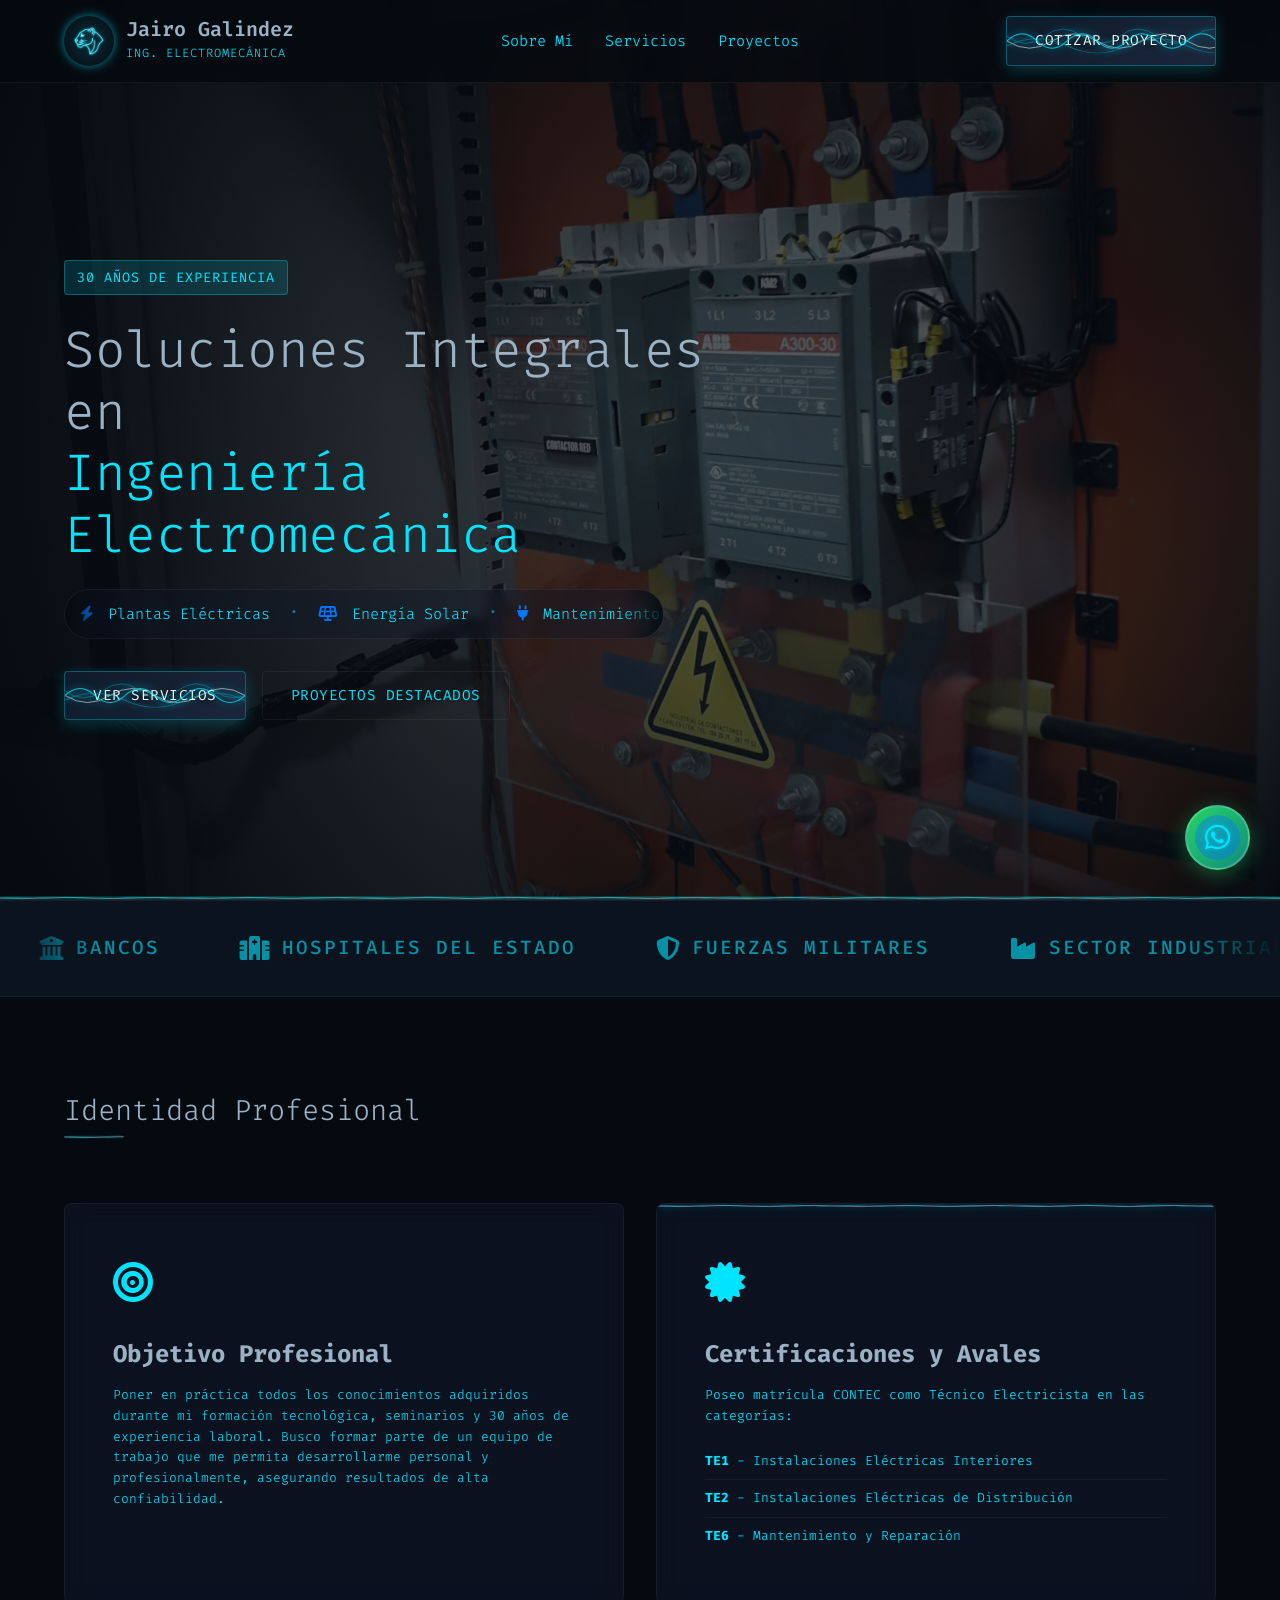
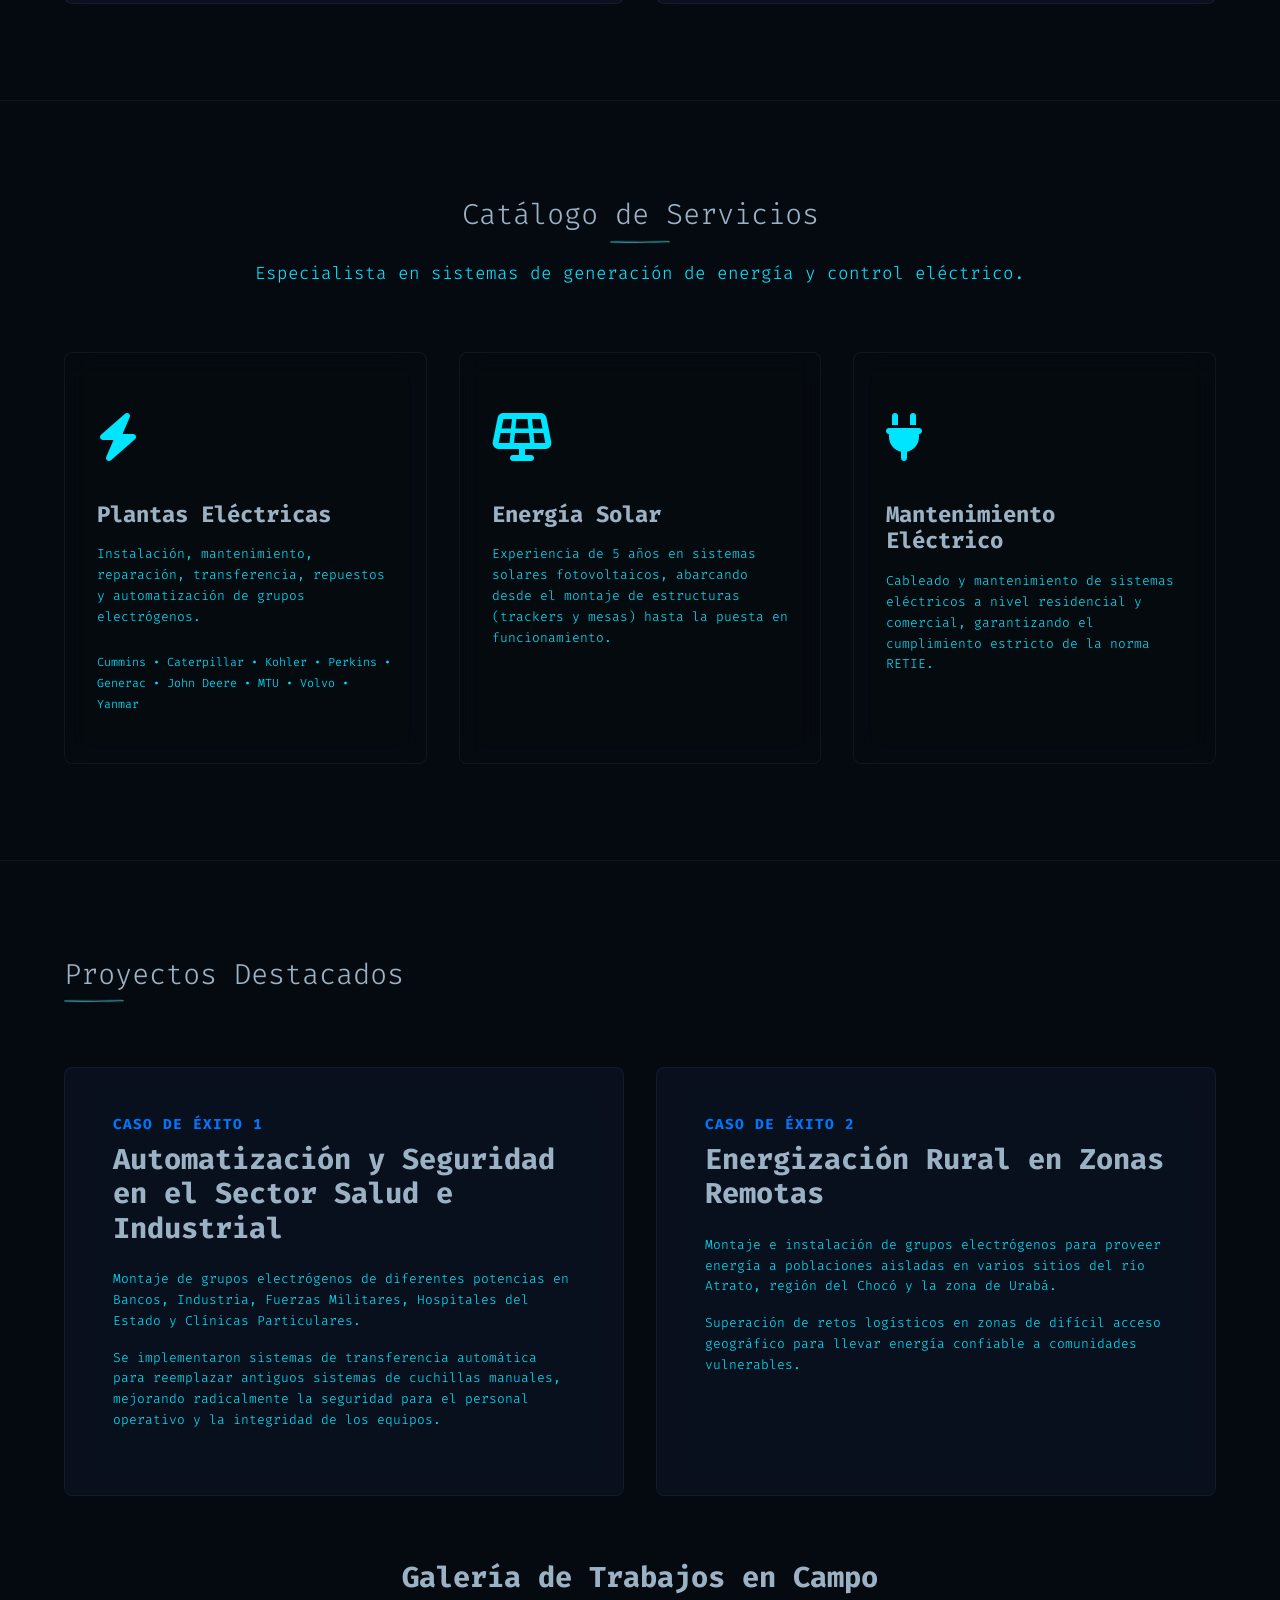
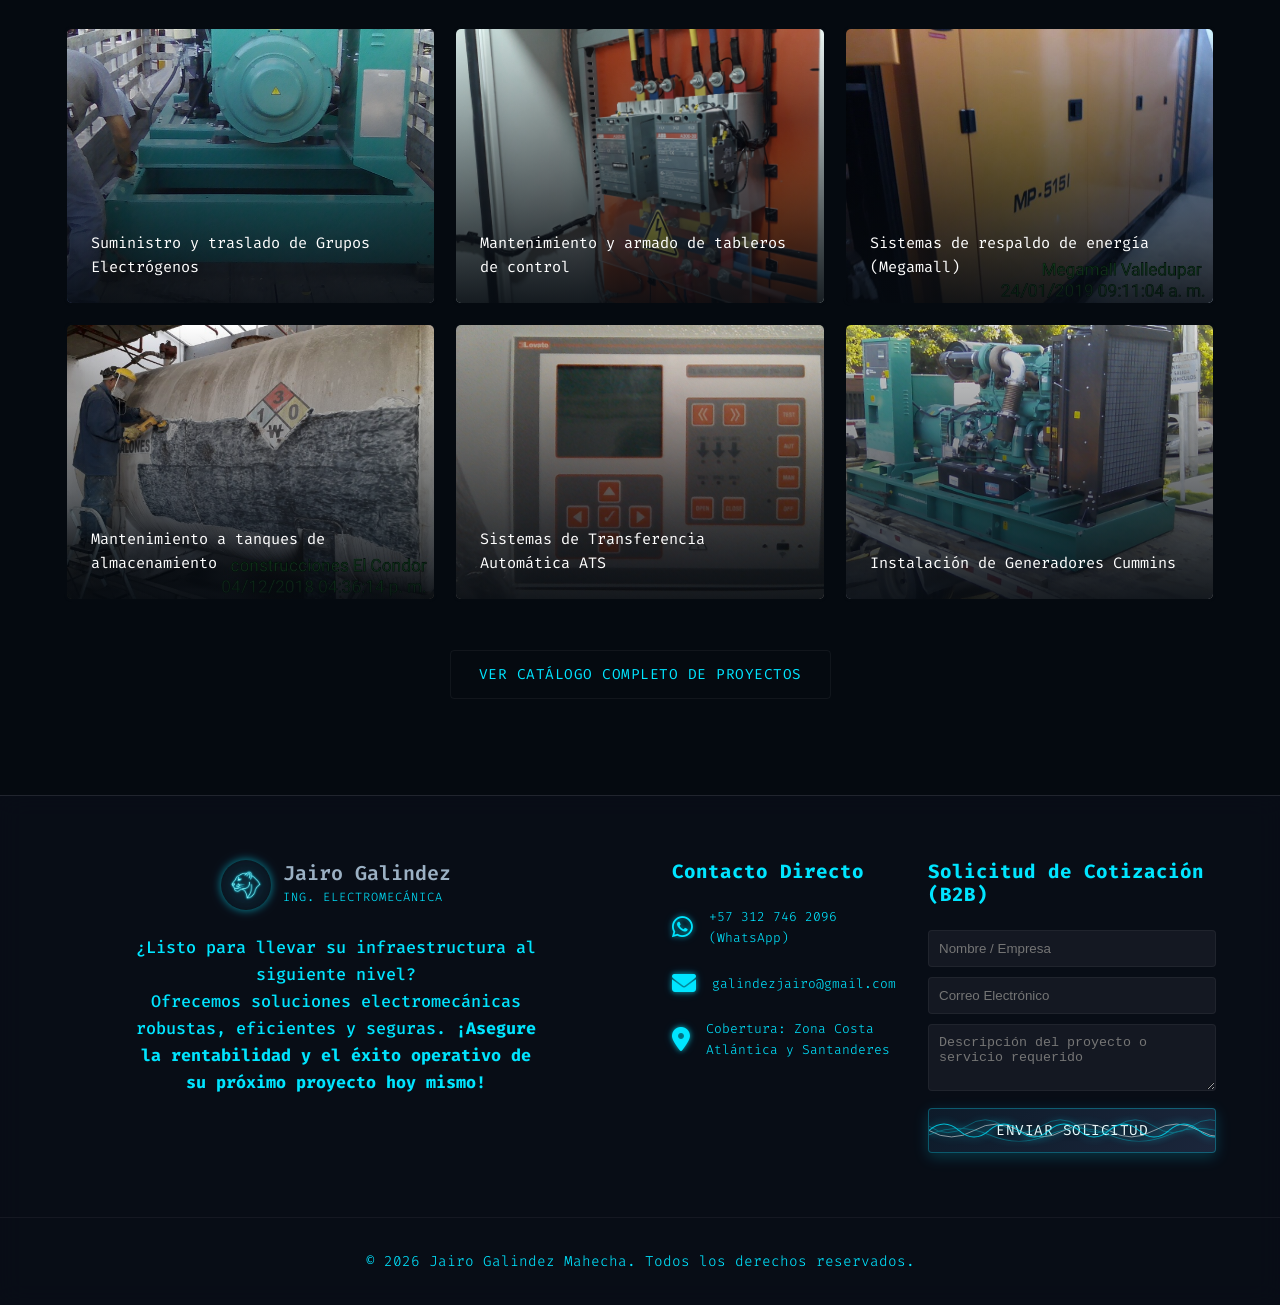
==== index.html @ ed86e6b5 "Final version" ====
<!doctype html>
<html lang="es">
  <head>
    <meta charset="UTF-8" />
    <meta name="viewport" content="width=device-width, initial-scale=1.0" />
    <title>Jairo Galindez Mahecha | Ingeniería Electromecánica</title>
    <meta
      name="description"
      content="Portafolio de Jairo Galindez Mahecha. Soluciones integrales en ingeniería electromecánica, grupos electrógenos y energía solar."
    />
    <!-- Google Fonts: Inter & Outfit -->
    <link rel="preconnect" href="https://fonts.googleapis.com">
    <link rel="preconnect" href="https://fonts.gstatic.com" crossorigin>
    <link href="https://fonts.googleapis.com/css2?family=Fira+Code:wght@300;400;500;600;700&display=swap" rel="stylesheet">
    <!-- FontAwesome -->
    <link rel="stylesheet" href="https://cdnjs.cloudflare.com/ajax/libs/font-awesome/6.4.0/css/all.min.css">
    <!-- AOS CSS -->
    <link href="https://unpkg.com/aos@2.3.1/dist/aos.css" rel="stylesheet">
    <link rel="stylesheet" href="style.css" />
  </head>
  <body>
    <!-- Header / Navegación -->
    <header class="header">
      <div class="container header-container">
        <a href="#inicio" class="logo" style="text-decoration: none;">
          <img src="assets/logo-feline.png" alt="Logo Felino Ingeniería" class="logo-img" />
          <div class="logo-text">
            <span class="logo-name">Jairo Galindez</span>
            <span class="logo-title">Ing. Electromecánica</span>
          </div>
        </a>
        <nav class="nav">
          <ul class="nav-list">
            <li><a href="#sobre-mi" class="nav-link">Sobre Mí</a></li>
            <li><a href="#servicios" class="nav-link">Servicios</a></li>
            <li><a href="#proyectos" class="nav-link">Proyectos</a></li>
          </ul>
        </nav>
        <a href="#contacto" class="btn btn-primary">Cotizar Proyecto</a>
      </div>
    </header>

    <!-- Sección Hero -->
    <section class="hero" id="inicio">
      <div class="hero-overlay"></div>
      <div class="container hero-content">
        <div class="hero-text">
          <div class="badge">30 Años de Experiencia</div>
          <h1 class="hero-title">
            Soluciones Integrales en <br /><span class="text-accent"
              >Ingeniería Electromecánica</span
            >
          </h1>
          <div class="hero-ticker-container">
            <div class="hero-ticker-track">
              <a href="#servicios" class="ticker-item"><i class="fa-solid fa-bolt"></i> Plantas Eléctricas</a>
              <span class="ticker-separator">•</span>
              <a href="#servicios" class="ticker-item"><i class="fa-solid fa-solar-panel"></i> Energía Solar</a>
              <span class="ticker-separator">•</span>
              <a href="#servicios" class="ticker-item"><i class="fa-solid fa-plug"></i> Mantenimiento Eléctrico</a>
              <span class="ticker-separator">•</span>
            </div>
            <div class="hero-ticker-track">
              <a href="#servicios" class="ticker-item"><i class="fa-solid fa-bolt"></i> Plantas Eléctricas</a>
              <span class="ticker-separator">•</span>
              <a href="#servicios" class="ticker-item"><i class="fa-solid fa-solar-panel"></i> Energía Solar</a>
              <span class="ticker-separator">•</span>
              <a href="#servicios" class="ticker-item"><i class="fa-solid fa-plug"></i> Mantenimiento Eléctrico</a>
              <span class="ticker-separator">•</span>
            </div>
          </div>
          <div class="hero-buttons">
            <a href="#servicios" class="btn btn-primary">Ver Servicios</a>
            <a href="#proyectos" class="btn btn-secondary"
              >Proyectos Destacados</a
            >
          </div>
        </div>
      </div>
      <div class="hero-energy-border"></div>
    </section>

    <!-- Carrusel de Marcas / Clientes (Prueba Social) -->
    <section class="brands-marquee">
      <div class="marquee-track">
        <span class="brand-logo"><i class="fa-solid fa-building-columns"></i> Bancos</span>
        <span class="brand-logo"><i class="fa-solid fa-hospital"></i> Hospitales del Estado</span>
        <span class="brand-logo"><i class="fa-solid fa-shield-halved"></i> Fuerzas Militares</span>
        <span class="brand-logo"><i class="fa-solid fa-industry"></i> Sector Industrial</span>
        <span class="brand-logo">CUMMINS</span>
        <span class="brand-logo">CATERPILLAR</span>
        <span class="brand-logo">MODASA</span>
        
        <span class="brand-logo"><i class="fa-solid fa-building-columns"></i> Bancos</span>
        <span class="brand-logo"><i class="fa-solid fa-hospital"></i> Hospitales del Estado</span>
        <span class="brand-logo"><i class="fa-solid fa-shield-halved"></i> Fuerzas Militares</span>
        <span class="brand-logo"><i class="fa-solid fa-industry"></i> Sector Industrial</span>
        <span class="brand-logo">CUMMINS</span>
        <span class="brand-logo">CATERPILLAR</span>
        <span class="brand-logo">MODASA</span>
      </div>
    </section>

    <!-- Sección Sobre Mí -->
    <section class="about" id="sobre-mi">
      <div class="container">
        <div class="section-header">
          <h2 class="section-title">Identidad Profesional</h2>
          <div class="divider"></div>
        </div>
        <div class="about-grid">
          <div class="about-card" data-aos="fade-up">
            <div class="card-icon"><i class="fa-solid fa-bullseye"></i></div>
            <h3>Objetivo Profesional</h3>
            <p>
              Poner en práctica todos los conocimientos adquiridos durante mi
              formación tecnológica, seminarios y 30 años de experiencia
              laboral. Busco formar parte de un equipo de trabajo que me permita
              desarrollarme personal y profesionalmente, asegurando resultados
              de alta confiabilidad.
            </p>
          </div>
          <div class="about-card highlight-card" data-aos="fade-left" data-aos-delay="200">
            <div class="card-icon"><i class="fa-solid fa-certificate"></i></div>
            <h3>Certificaciones y Avales</h3>
            <p>
              Poseo matrícula CONTEC como Técnico Electricista en las
              categorías:
            </p>
            <ul class="cert-list">
              <li>
                <strong>TE1</strong> - Instalaciones Eléctricas Interiores
              </li>
              <li>
                <strong>TE2</strong> - Instalaciones Eléctricas de Distribución
              </li>
              <li><strong>TE6</strong> - Mantenimiento y Reparación</li>
            </ul>
          </div>
        </div>
      </div>
    </section>

    <!-- Sección Servicios -->
    <section class="services" id="servicios">
      <div class="container">
        <div class="section-header center">
          <h2 class="section-title">Catálogo de Servicios</h2>
          <div class="divider center-divider"></div>
          <p class="section-desc">
            Especialista en sistemas de generación de energía y control
            eléctrico.
          </p>
        </div>
        <div class="services-grid">
          <!-- Servicio 1 -->
          <div class="service-card" data-aos="fade-up" data-aos-delay="0">
            <div class="service-icon"><i class="fa-solid fa-bolt"></i></div>
            <h3 class="service-title">Plantas Eléctricas</h3>
            <p class="service-desc">
              Instalación, mantenimiento, reparación, transferencia, repuestos y
              automatización de grupos electrógenos.
            </p>
            <div class="brands">
              <span>Cummins</span> • <span>Caterpillar</span> •
              <span>Kohler</span> • <span>Perkins</span> •
              <span>Generac</span> • <span>John Deere</span> •
              <span>MTU</span> • <span>Volvo</span> • <span>Yanmar</span>
            </div>
          </div>
          <!-- Servicio 2 -->
          <div class="service-card" data-aos="fade-up" data-aos-delay="150">
            <div class="service-icon"><i class="fa-solid fa-solar-panel"></i></div>
            <h3 class="service-title">Energía Solar</h3>
            <p class="service-desc">
              Experiencia de 5 años en sistemas solares fotovoltaicos, abarcando
              desde el montaje de estructuras (trackers y mesas) hasta la puesta
              en funcionamiento.
            </p>
          </div>
          <!-- Servicio 3 -->
          <div class="service-card" data-aos="fade-up" data-aos-delay="300">
            <div class="service-icon"><i class="fa-solid fa-plug"></i></div>
            <h3 class="service-title">Mantenimiento Eléctrico</h3>
            <p class="service-desc">
              Cableado y mantenimiento de sistemas eléctricos a nivel
              residencial y comercial, garantizando el cumplimiento estricto de
              la norma RETIE.
            </p>
          </div>
        </div>
      </div>
    </section>

    <!-- Sección Proyectos -->
    <section class="projects" id="proyectos">
      <div class="container">
        <div class="section-header">
          <h2 class="section-title">Proyectos Destacados</h2>
          <div class="divider"></div>
        </div>

        <div class="cases-wrapper">
          <div class="case-card" data-aos="fade-right">
            <div class="case-content">
              <h4>Caso de Éxito 1</h4>
              <h3>
                Automatización y Seguridad en el Sector Salud e Industrial
              </h3>
              <p>
                Montaje de grupos electrógenos de diferentes potencias en
                Bancos, Industria, Fuerzas Militares, Hospitales del Estado y
                Clínicas Particulares.
              </p>
              <p>
                Se implementaron sistemas de transferencia automática para
                reemplazar antiguos sistemas de cuchillas manuales, mejorando
                radicalmente la seguridad para el personal operativo y la
                integridad de los equipos.
              </p>
            </div>
          </div>

          <div class="case-card" data-aos="fade-left">
            <div class="case-content">
              <h4>Caso de Éxito 2</h4>
              <h3>Energización Rural en Zonas Remotas</h3>
              <p>
                Montaje e instalación de grupos electrógenos para proveer
                energía a poblaciones aisladas en varios sitios del río Atrato,
                región del Chocó y la zona de Urabá.
              </p>
              <p>
                Superación de retos logísticos en zonas de difícil acceso
                geográfico para llevar energía confiable a comunidades
                vulnerables.
              </p>
            </div>
          </div>
        </div>

        <!-- Galería de Trabajos -->
        <h3 class="gallery-title">Galería de Trabajos en Campo</h3>
        <div class="gallery-grid">
          <div class="gallery-item" data-aos="fade-up">
            <img
              src="assets/cummins.jpeg"
              alt="Suministro y traslado de Grupos Electrógenos de gran capacidad"
              loading="lazy"
            />
            <div class="gallery-overlay">
              <span>Suministro y traslado de Grupos Electrógenos</span>
            </div>
          </div>
          <div class="gallery-item" data-aos="fade-up">
            <img
              src="assets/tablero.jpeg"
              alt="Mantenimiento y armado de tableros de control de potencia"
              loading="lazy"
            />
            <div class="gallery-overlay">
              <span>Mantenimiento y armado de tableros de control</span>
            </div>
          </div>
          <div class="gallery-item" data-aos="fade-up">
            <img
              src="assets/modasa.jpeg"
              alt="Montaje de sistema de respaldo de energía"
              loading="lazy"
            />
            <div class="gallery-overlay">
              <span>Sistemas de respaldo de energía (Megamall)</span>
            </div>
          </div>
          <div class="gallery-item" data-aos="fade-up">
            <img
              src="assets/tanque.jpeg"
              alt="Mantenimiento industrial a tanques de almacenamiento"
              loading="lazy"
            />
            <div class="gallery-overlay">
              <span>Mantenimiento a tanques de almacenamiento</span>
            </div>
          </div>
          <div class="gallery-item" data-aos="fade-up">
            <img
              src="assets/lovato_ats.jpeg"
              alt="Sistemas de Transferencia Automática"
              loading="lazy"
            />
            <div class="gallery-overlay">
              <span>Sistemas de Transferencia Automática ATS</span>
            </div>
          </div>
          <div class="gallery-item" data-aos="fade-up">
            <img
              src="assets/cummins_2.jpeg"
              alt="Instalación de Generadores Cummins"
              loading="lazy"
            />
            <div class="gallery-overlay">
              <span>Instalación de Generadores Cummins</span>
            </div>
          </div>
        </div>
        <div style="text-align: center; margin-top: 3rem;">
          <a href="catalogo.html" class="btn btn-secondary">Ver Catálogo Completo de Proyectos</a>
        </div>
      </div>
    </section>

    <!-- Footer / Contacto -->
    <footer class="footer" id="contacto">
      <div class="container footer-grid">
        <div class="footer-info" style="display: flex; flex-direction: column; align-items: center; text-align: center;">
          <a href="#inicio" class="logo" style="text-decoration: none;">
            <img src="assets/logo-feline.png" alt="Logo Felino Ingeniería" class="logo-img" />
            <div class="logo-text" style="text-align: left;">
              <span class="logo-name">Jairo Galindez</span>
              <span class="logo-title">Ing. Electromecánica</span>
            </div>
          </a>
          <p class="footer-desc" style="margin-top: 1.5rem; font-size: 1.05rem; font-weight: 500; color: var(--color-text);">
            ¿Listo para llevar su infraestructura al siguiente nivel? <br/>
            Ofrecemos soluciones electromecánicas robustas, eficientes y seguras. <strong style="color: var(--color-accent);">¡Asegure la rentabilidad y el éxito operativo de su próximo proyecto hoy mismo!</strong>
          </p>
        </div>

        <div class="footer-contact" style="display: grid; grid-template-columns: 1fr 1.5fr; gap: 2rem;">
          <div>
            <h3 style="margin-bottom: 1.5rem;">Contacto Directo</h3>
            <ul class="contact-list">
              <li>
                <span class="icon"><i class="fa-brands fa-whatsapp"></i></span>
                <a
                  href="https://wa.me/573127462096?text=Hola%20Jairo,%20deseo%20solicitar%20informaci%C3%B3n%20sobre%20sus%20servicios%20de%20ingenier%C3%ADa."
                  target="_blank"
                  >+57 312 746 2096 (WhatsApp)</a
                >
              </li>
              <li>
                <span class="icon"><i class="fa-solid fa-envelope"></i></span>
                <a href="mailto:galindezjairo@gmail.com"
                  >galindezjairo@gmail.com</a
                >
              </li>
              <li>
                <span class="icon"><i class="fa-solid fa-location-dot"></i></span>
                <span>Cobertura: Zona Costa Atlántica y Santanderes</span>
              </li>
            </ul>
          </div>
          <div>
            <h3 style="margin-bottom: 1.5rem;">Solicitud de Cotización (B2B)</h3>
            <form action="#" method="POST" class="b2b-form">
                <input type="text" placeholder="Nombre / Empresa" required style="width: 100%; padding: 10px; margin-bottom: 10px; background: rgba(255,255,255,0.05); border: 1px solid var(--glass-border); color: white; border-radius: 4px;">
                <input type="email" placeholder="Correo Electrónico" required style="width: 100%; padding: 10px; margin-bottom: 10px; background: rgba(255,255,255,0.05); border: 1px solid var(--glass-border); color: white; border-radius: 4px;">
                <textarea placeholder="Descripción del proyecto o servicio requerido" rows="3" required style="width: 100%; padding: 10px; margin-bottom: 10px; background: rgba(255,255,255,0.05); border: 1px solid var(--glass-border); color: white; border-radius: 4px; resize: vertical;"></textarea>
                <button type="submit" class="btn btn-primary" style="width: 100%;">Enviar Solicitud</button>
            </form>
          </div>
        </div>
      </div>
      <div class="footer-bottom">
        <p>
          &copy; 2026 Jairo Galindez Mahecha. Todos los derechos reservados.
        </p>
      </div>
    </footer>

    <!-- Botón Flotante WhatsApp -->
    <a href="https://wa.me/573127462096?text=Hola%20Jairo,%20deseo%20solicitar%20informaci%C3%B3n%20sobre%20sus%20servicios%20de%20ingenier%C3%ADa." class="whatsapp-float" target="_blank" rel="noopener noreferrer">
      <div class="whatsapp-text">Solicitar Asesoría</div>
      <div class="whatsapp-icon">
        <i class="fa-brands fa-whatsapp"></i>
      </div>
    </a>

    <!-- AOS JS -->
    <script src="https://unpkg.com/aos@2.3.1/dist/aos.js"></script>
    <script src="main.js"></script>
  </body>
</html>
---- style.css ----
/* ==========================================================================
   RESET & VARIABLES
   ========================================================================== */
   *, *::before, *::after {
    box-sizing: border-box;
    margin: 0;
    padding: 0;
}

:root {
    /* Paleta Industrial Premium */
    --color-bg: #050a10;           /* Fondo principal muy oscuro */
    --color-surface: #0a131e;      /* Fondo de tarjetas/secciones */
    --color-surface-light: #122235; /* Hover o elementos resaltados */
    --color-primary: #0077ff;      /* Azul eléctrico (Confianza, tecnología) */
    --color-primary-hover: #005ce6;
    --color-accent: #00e5ff;       /* Azul neón (Tecnología, modernidad) */
    --color-accent-hover: #00b8cc;
    
    /* Textos */
    --color-text: #00e5ff;         /* Azul ingeniería general */
    --color-text-muted: #00e5ff;   /* Azul ingeniería secundario */
    --color-text-heading: #9bb1c4; /* Títulos algo oscuros */
    
    /* Utilidades */
    --font-sans: 'Fira Code', 'Courier New', monospace;
    --font-heading: 'Fira Code', 'Courier New', monospace;
    --transition: all 0.3s cubic-bezier(0.25, 0.8, 0.25, 1);
    --glass-border: rgba(255, 255, 255, 0.05);
    --shadow-card: 0 10px 30px rgba(0,0,0,0.5);
    --shadow-neon: 0 0 20px rgba(0, 119, 255, 0.3);
}

html {
    scroll-behavior: smooth;
    scroll-snap-type: y proximity;
}

body {
    font-family: var(--font-sans);
    background-color: var(--color-bg);
    color: var(--color-text);
    line-height: 1.6;
    -webkit-font-smoothing: antialiased;
    font-weight: 300;
    font-size: 13px; /* Reduce base font size further */
}

.container {
    max-width: 1200px;
    margin: 0 auto;
    padding: 0 24px;
}

/* ==========================================================================
   TIPOGRAFÍA Y UTILIDADES
   ========================================================================== */
h1, h2, h3, h4, h5, h6 {
    font-family: var(--font-heading);
    color: var(--color-text-heading);
    line-height: 1.2;
}

.text-accent {
    color: var(--color-accent);
}

.section-title {
    font-size: 1.8rem;
    font-weight: 300;
    margin-bottom: 0.5rem;
    letter-spacing: 0px;
}

.section-header {
    margin-bottom: 4rem;
}

.section-header.center {
    text-align: center;
}

.divider {
    height: 4px;
    width: 60px;
    border-radius: 2px;
    position: relative;
    overflow: hidden;
    background: transparent;
}

.center-divider {
    margin: 0 auto;
}

.section-desc {
    color: var(--color-text-muted);
    font-size: 1.1rem;
    margin-top: 1rem;
}

/* Botones */
.btn {
    display: inline-block;
    padding: 12px 28px;
    border-radius: 4px;
    font-weight: 400;
    text-decoration: none;
    transition: var(--transition);
    font-family: var(--font-heading);
    text-transform: uppercase;
    font-size: 0.9rem;
    letter-spacing: 0.5px;
    border: none;
    cursor: pointer;
}

.btn-primary {
    background: linear-gradient(135deg, #0d1b2a, #1b263b, #0d1b2a);
    background-size: 200% 200%;
    color: white;
    text-shadow: 0 1px 4px rgba(0,0,0,0.8);
    box-shadow: 0 4px 15px rgba(0, 229, 255, 0.2);
    border: 1px solid rgba(0, 229, 255, 0.3);
    position: relative;
    overflow: hidden;
    animation: metallic-shift 6s ease infinite;
}

/* ==========================================================================
   ENERGY WAVES CLASSES (Iron Man Style)
   ========================================================================== */
.energy-waves::before, .energy-waves::after,
.btn-primary::before, .btn-primary::after,
.divider::before, .divider::after,
.energy-waves::before, .energy-waves::after,
.btn-primary::before, .btn-primary::after,
.divider::before, .divider::after,
.highlight-card::before, .highlight-card::after,
.service-card::before, .service-card::after,
.hero-energy-border::before, .hero-energy-border::after {
    content: '';
    position: absolute;
    left: 0;
    width: 100%;
    pointer-events: none;
    background-repeat: repeat-x;
}

.energy-waves-bg::before, .energy-waves-bg::after,
.btn-primary::before, .btn-primary::after,
.divider::before, .divider::after {
    top: 0;
    height: 100%;
    border-radius: inherit;
}

.energy-waves-rise::before, .energy-waves-rise::after {
    bottom: -100%;
    top: auto;
    height: 100%;
    transition: bottom 0.5s cubic-bezier(0.4, 0, 0.2, 1);
    z-index: 1;
    border-radius: inherit;
}

.energy-waves-rise:hover::before, .energy-waves-rise:hover::after {
    bottom: 0;
}

.energy-waves-top::before, .energy-waves-top::after,
.highlight-card::before, .highlight-card::after,
.service-card::before, .service-card::after {
    top: 0;
    height: 4px;
}

.energy-waves-bottom::before, .energy-waves-bottom::after,
.hero-energy-border::before, .hero-energy-border::after {
    bottom: 0;
    height: 4px;
}

.energy-waves::before, .btn-primary::before, .divider::before,
.highlight-card::before, .service-card::before, .hero-energy-border::before {
    background-image: 
        url("data:image/svg+xml,%3Csvg xmlns='http://www.w3.org/2000/svg' viewBox='0 0 100 100' preserveAspectRatio='none'%3E%3Cpath d='M0,50 Q25,20 50,50 T100,50' fill='none' stroke='%2300e5ff' stroke-width='2'/%3E%3C/svg%3E"),
        url("data:image/svg+xml,%3Csvg xmlns='http://www.w3.org/2000/svg' viewBox='0 0 100 100' preserveAspectRatio='none'%3E%3Cpath d='M0,50 Q25,80 50,50 T100,50' fill='none' stroke='%23ffffff' stroke-width='1'/%3E%3C/svg%3E");
    background-size: 60px 100%, 90px 100%;
    opacity: 0.8;
    filter: drop-shadow(0 0 4px #00e5ff);
    animation: ola-playa-1 3s linear infinite;
}

.energy-waves::after, .btn-primary::after, .divider::after,
.highlight-card::after, .service-card::after, .hero-energy-border::after {
    background-image: 
        url("data:image/svg+xml,%3Csvg xmlns='http://www.w3.org/2000/svg' viewBox='0 0 100 100' preserveAspectRatio='none'%3E%3Cpath d='M0,60 Q25,30 50,60 T100,60' fill='none' stroke='%2300b8cc' stroke-width='1.5'/%3E%3C/svg%3E"),
        url("data:image/svg+xml,%3Csvg xmlns='http://www.w3.org/2000/svg' viewBox='0 0 100 100' preserveAspectRatio='none'%3E%3Cpath d='M0,40 Q25,70 50,40 T100,40' fill='none' stroke='%2300e5ff' stroke-width='1'/%3E%3C/svg%3E");
    background-size: 120px 100%, 75px 100%;
    opacity: 0.5;
    filter: drop-shadow(0 0 3px #00e5ff);
    animation: ola-playa-2 4s linear infinite reverse;
}

.btn-primary:hover {
    background-size: 150% 150%;
    box-shadow: 0 6px 20px rgba(0, 229, 255, 0.4);
    transform: translateY(-2px);
    border-color: rgba(0, 229, 255, 0.6);
}

@keyframes metallic-shift {
    0% { background-position: 0% 50%; }
    50% { background-position: 100% 50%; }
    100% { background-position: 0% 50%; }
}

@keyframes ola-playa-1 {
    0% { background-position: 0 0, 0 0; }
    100% { background-position: -180px 0, 180px 0; }
}

@keyframes ola-playa-2 {
    0% { background-position: 0 0, 0 0; }
    100% { background-position: 600px 0, -600px 0; }
}

.btn-secondary {
    background-color: transparent;
    color: var(--color-text);
    border: 1px solid var(--glass-border);
}

.btn-secondary:hover {
    border-color: var(--color-accent);
    color: var(--color-accent);
}

/* ==========================================================================
   HEADER / NAVEGACIÓN
   ========================================================================== */
.header {
    position: fixed;
    top: 0;
    left: 0;
    width: 100%;
    z-index: 1000;
    background: rgba(5, 10, 16, 0.85);
    backdrop-filter: blur(12px);
    -webkit-backdrop-filter: blur(12px);
    border-bottom: 1px solid var(--glass-border);
    transition: var(--transition);
    padding: 1rem 0;
}

.header.scrolled {
    padding: 0.75rem 0;
    box-shadow: 0 4px 30px rgba(0,0,0,0.5);
}

.header-container {
    display: flex;
    justify-content: space-between;
    align-items: center;
}

.logo {
    display: flex;
    flex-direction: row;
    align-items: center;
    gap: 12px;
}

.logo-text {
    display: flex;
    flex-direction: column;
}

.logo-name {
    font-family: var(--font-heading);
    font-weight: 600;
    font-size: 1.25rem;
    color: var(--color-text-heading);
    line-height: 1;
}

.logo-title {
    font-size: 0.75rem;
    color: var(--color-accent);
    text-transform: uppercase;
    letter-spacing: 1px;
    margin-top: 5px;
}

.logo-img {
    height: 50px;
    width: 50px;
    object-fit: cover;
    border-radius: 50%;
    mix-blend-mode: screen; /* Transforma el fondo negro a transparente */
    filter: drop-shadow(0 0 5px rgba(0, 229, 255, 0.6));
    transition: all 0.3s ease;
    cursor: pointer;
}

.logo-img:hover {
    filter: drop-shadow(0 0 12px rgba(0, 229, 255, 1));
    transform: scale(1.1);
}

.nav-list {
    display: flex;
    list-style: none;
    gap: 2rem;
}

.nav-link {
    color: var(--color-accent);
    text-decoration: none;
    font-weight: 300;
    font-size: 0.95rem;
    transition: var(--transition);
    text-shadow: 0 0 2px rgba(0, 229, 255, 0.2);
}

.nav-link:hover {
    color: var(--color-accent);
}

/* ==========================================================================
   HERO SECTION
   ========================================================================== */
.hero {
    position: relative;
    min-height: 100vh;
    display: flex;
    align-items: center;
    padding-top: 80px;
    background-image: 
        linear-gradient(to right, rgba(5,10,16,0.9) 0%, rgba(5,10,16,0.4) 100%),
        url('assets/tablero.jpeg'); /* Placeholder hero background */
    background-size: cover;
    background-position: center;
    background-attachment: fixed;
}

.hero-overlay {
    position: absolute;
    inset: 0;
    background: radial-gradient(circle at center, transparent 0%, var(--color-bg) 100%);
    pointer-events: none;
}

.hero-content {
    position: relative;
    z-index: 10;
    width: 100%;
}

.hero-text {
    max-width: 650px;
}

.badge {
    display: inline-block;
    padding: 6px 12px;
    background-color: rgba(0, 229, 255, 0.15);
    color: var(--color-accent);
    border: 1px solid rgba(0, 229, 255, 0.3);
    border-radius: 4px;
    font-size: 0.85rem;
    font-weight: 400;
    text-transform: uppercase;
    letter-spacing: 1px;
    margin-bottom: 1.5rem;
}

.hero-title {
    font-size: 3.2rem;
    font-weight: 300;
    line-height: 1.2;
    margin-bottom: 1.5rem;
    letter-spacing: -0.5px;
}

.hero-energy-border {
    position: absolute;
    bottom: 0;
    left: 0;
    width: 100%;
    height: 4px;
    z-index: 20;
    background: rgba(0, 229, 255, 0.1);
    overflow: hidden;
}

.hero-ticker-container {
    width: 100%;
    max-width: 600px;
    overflow: hidden;
    position: relative;
    background: rgba(15, 23, 42, 0.4);
    backdrop-filter: blur(4px);
    -webkit-backdrop-filter: blur(4px);
    border: 1px solid var(--glass-border);
    border-radius: 30px;
    padding: 12px 0;
    margin-bottom: 2rem;
    display: flex;
}

.hero-ticker-container::before,
.hero-ticker-container::after {
    content: '';
    position: absolute;
    top: 0;
    width: 40px;
    height: 100%;
    z-index: 2;
    pointer-events: none;
}
.hero-ticker-container::before {
    left: 0;
    background: linear-gradient(to right, rgba(5, 10, 16, 0.9), transparent);
}
.hero-ticker-container::after {
    right: 0;
    background: linear-gradient(to left, rgba(5, 10, 16, 0.9), transparent);
}

.hero-ticker-track {
    display: flex;
    white-space: nowrap;
    animation: scroll-ticker 15s linear infinite;
}

.hero-ticker-container:hover .hero-ticker-track {
    animation-play-state: paused;
}

.ticker-item {
    color: var(--color-text);
    text-decoration: none;
    font-weight: 300;
    font-size: 0.95rem;
    padding: 0 15px;
    transition: color 0.3s ease;
    cursor: pointer;
}

.ticker-item:hover {
    color: var(--color-accent);
}

.ticker-item i {
    color: var(--color-primary);
    margin-right: 6px;
}

.ticker-separator {
    color: var(--color-text-muted);
    opacity: 0.5;
    padding: 0 5px;
}

@keyframes scroll-ticker {
    0% { transform: translateX(0); }
    100% { transform: translateX(-100%); }
}

.hero-buttons {
    display: flex;
    gap: 1rem;
}

/* ==========================================================================
   SOBRE MÍ
   ========================================================================== */
.about {
    padding: 6rem 0;
    background-image: linear-gradient(rgba(5, 10, 16, 0.85), rgba(5, 10, 16, 0.85)), url('assets/modasa.jpeg');
    background-attachment: fixed;
    background-size: cover;
    background-position: center;
}

.about-grid {
    display: grid;
    grid-template-columns: 1fr 1fr;
    gap: 2rem;
}

.about-card {
    background-color: rgba(15, 23, 42, 0.6);
    backdrop-filter: blur(12px);
    -webkit-backdrop-filter: blur(12px);
    border: 1px solid var(--glass-border);
    padding: 3rem;
    border-radius: 8px;
    transition: var(--transition);
}

.about-card:hover {
    border-color: rgba(255,255,255,0.1);
    transform: translateY(-5px);
    box-shadow: var(--shadow-card);
}

.highlight-card {
    position: relative;
    overflow: hidden;
}

.card-icon {
    font-size: 2.5rem;
    margin-bottom: 1.5rem;
}

.about-card h3 {
    font-size: 1.5rem;
    margin-bottom: 1rem;
}

.cert-list {
    margin-top: 1rem;
    list-style: none;
}

.cert-list li {
    padding: 0.5rem 0;
    border-bottom: 1px solid var(--glass-border);
}
.cert-list li:last-child {
    border-bottom: none;
}

/* ==========================================================================
   SERVICIOS
   ========================================================================== */
.services {
    padding: 6rem 0;
    background-image: linear-gradient(rgba(15, 23, 42, 0.85), rgba(15, 23, 42, 0.85)), url('assets/cummins.jpeg');
    background-attachment: fixed;
    background-size: cover;
    background-position: center;
    border-top: 1px solid var(--glass-border);
    border-bottom: 1px solid var(--glass-border);
}

.services-grid {
    display: grid;
    grid-template-columns: repeat(auto-fit, minmax(320px, 1fr));
    gap: 2rem;
    margin-top: 4rem;
}

.service-card {
    background-color: rgba(5, 10, 16, 0.6);
    backdrop-filter: blur(12px);
    -webkit-backdrop-filter: blur(12px);
    border: 1px solid var(--glass-border);
    padding: 3rem 2rem;
    border-radius: 8px;
    transition: var(--transition);
    position: relative;
    overflow: hidden;
}

.service-card::before, .service-card::after {
    opacity: 0;
    transition: opacity 0.4s ease;
}

.service-card:hover {
    transform: translateY(-10px);
    box-shadow: var(--shadow-card);
}

.service-card:hover::before, .service-card:hover::after {
    opacity: 1;
}

.service-icon {
    font-size: 3rem;
    margin-bottom: 1.5rem;
}

.service-title {
    font-size: 1.4rem;
    margin-bottom: 1rem;
}

.service-desc {
    color: var(--color-text-muted);
    margin-bottom: 1.5rem;
}

.brands {
    font-size: 0.85rem;
    color: var(--color-primary);
    font-weight: 300;
    line-height: 1.8;
}

/* ==========================================================================
   PROYECTOS Y GALERÍA
   ========================================================================== */
.projects {
    padding: 6rem 0;
    background-image: linear-gradient(rgba(5, 10, 16, 0.85), rgba(5, 10, 16, 0.85)), url('assets/tanque.jpeg');
    background-attachment: fixed;
    background-size: cover;
    background-position: center;
}

.cases-wrapper {
    display: grid;
    grid-template-columns: 1fr 1fr;
    gap: 2rem;
    margin-bottom: 4rem;
}

.case-card {
    background-color: rgba(15, 23, 42, 0.5);
    backdrop-filter: blur(12px);
    -webkit-backdrop-filter: blur(12px);
    border: 1px solid var(--glass-border);
    padding: 3rem;
    border-radius: 8px;
}

.case-content h4 {
    color: var(--color-primary);
    font-size: 0.9rem;
    text-transform: uppercase;
    letter-spacing: 1px;
    margin-bottom: 0.5rem;
}

.case-content h3 {
    font-size: 1.8rem;
    margin-bottom: 1.5rem;
}

.case-content p {
    color: var(--color-text-muted);
    margin-bottom: 1rem;
}

.gallery-title {
    font-size: 1.8rem;
    margin-bottom: 2rem;
    text-align: center;
}

.gallery-grid {
    display: grid;
    grid-template-columns: repeat(auto-fit, minmax(315px, 1fr));
    gap: 1rem;
}

.gallery-item {
    position: relative;
    border-radius: 8px;
    overflow: hidden;
    aspect-ratio: 4/3;
    cursor: pointer;
    background: #050a10;
    padding: 3px; /* Space for the neon border */
    transition: box-shadow 0.4s ease;
    scroll-snap-align: center;
}

@keyframes tron-spin {
    100% { transform: rotate(360deg); }
}

.gallery-item::before {
    content: '';
    position: absolute;
    width: 250%;
    height: 250%;
    top: -75%;
    left: -75%;
    background: conic-gradient(from 0deg, transparent 70%, #00e5ff 85%, #ffffff 100%);
    animation: tron-spin 3s linear infinite;
    opacity: 0;
    transition: opacity 0.4s ease;
    z-index: 0;
    pointer-events: none;
}

.gallery-item:hover::before {
    opacity: 1;
}

.gallery-item:hover {
    box-shadow: 0 0 25px rgba(0, 229, 255, 0.6);
}

.gallery-item img {
    position: relative;
    z-index: 1;
    width: 100%;
    height: 100%;
    object-fit: cover;
    border-radius: 5px;
    display: block;
    transition: transform 0.6s cubic-bezier(0.34, 1.56, 0.64, 1);
}

.gallery-overlay {
    position: absolute;
    inset: 3px; /* Match padding so it covers only the image */
    border-radius: 5px;
    background: linear-gradient(to top, rgba(5,10,16,0.9), transparent);
    display: flex;
    align-items: flex-end;
    padding: 1.5rem;
    opacity: 1; /* Inverted: Dark gradient is visible by default */
    transition: opacity 0.3s ease;
    z-index: 2;
}

.gallery-overlay span {
    color: white;
    font-weight: 400;
    font-size: 0.95rem;
    transform: translateY(0); /* Inverted: text is visible by default */
    transition: transform 0.3s ease;
}

.gallery-item:hover img {
    transform: scale(1.12);
}

.gallery-item:hover .gallery-overlay {
    opacity: 0; /* Inverted: dark gradient and text disappear, revealing the illuminated image */
}

.gallery-item:hover .gallery-overlay span {
    transform: translateY(20px); /* Inverted: text slides down and disappears */
}

/* ==========================================================================
   FOOTER / CONTACTO
   ========================================================================== */
.footer {
    background-color: rgba(10, 15, 26, 0.7);
    backdrop-filter: blur(12px);
    -webkit-backdrop-filter: blur(12px);
    border-top: 1px solid rgba(255, 255, 255, 0.1);
    padding: 4rem 0 2rem;
}

.footer-grid {
    display: grid;
    grid-template-columns: 1fr 1fr;
    gap: 4rem;
    margin-bottom: 4rem;
}

.footer-desc {
    color: var(--color-accent);
    margin-top: 1rem;
    max-width: 400px;
}

.footer-contact h3 {
    font-size: 1.2rem;
    margin-bottom: 1.5rem;
    color: var(--color-accent);
}

.contact-list {
    list-style: none;
}

.contact-list li {
    display: flex;
    align-items: center;
    gap: 1rem;
    margin-bottom: 1rem;
}

.contact-list .icon {
    font-size: 1.5rem;
    display: inline-block;
    transition: all 0.3s ease;
}

.contact-list li:hover .icon {
    animation: icon-pulse-glow 1.5s ease-in-out infinite;
    color: var(--color-text-heading);
}

@keyframes icon-pulse-glow {
    0%, 100% { 
        transform: scale(1); 
        text-shadow: 0 0 5px var(--color-accent); 
    }
    50% { 
        transform: scale(1.2); 
        text-shadow: 0 0 15px var(--color-accent), 0 0 25px var(--color-accent); 
    }
}

.contact-list a, .contact-list span {
    color: var(--color-accent);
    text-decoration: none;
    transition: color 0.2s ease;
}

.contact-list a:hover {
    color: var(--color-text-heading);
    text-shadow: 0 0 5px var(--color-accent);
}

.footer-bottom {
    text-align: center;
    padding-top: 2rem;
    border-top: 1px solid var(--glass-border);
    color: var(--color-accent);
    font-size: 0.9rem;
}

/* ==========================================================================
   RESPONSIVE (Mobile First approach adjusted to max-width)
   ========================================================================== */
@media (max-width: 992px) {
    .hero-title { font-size: 2.8rem; }
    .about-grid, .cases-wrapper, .footer-grid { grid-template-columns: 1fr; gap: 2rem; }
}

@media (max-width: 768px) {
    .header .nav, .header .btn-primary { display: none; /* Simplification for mobile */ }
    .hero-title { font-size: 2.2rem; }
    .section-title { font-size: 2rem; }
    .hero-buttons { flex-direction: column; }
    .btn { text-align: center; }
    
    .whatsapp-text { display: none; } /* Ocultar texto en móviles para no estorbar */
}

/* ==========================================================================
   WHATSAPP FLOTANTE TECNOLÓGICO
   ========================================================================== */
.whatsapp-float {
    position: fixed;
    bottom: 30px;
    right: 30px;
    display: flex;
    align-items: center;
    gap: 15px;
    text-decoration: none;
    z-index: 1000;
    transition: transform 0.3s cubic-bezier(0.175, 0.885, 0.32, 1.275);
}

.whatsapp-float:hover {
    transform: translateY(-5px) scale(1.05);
}

.whatsapp-text {
    background: rgba(15, 23, 42, 0.8);
    backdrop-filter: blur(8px);
    -webkit-backdrop-filter: blur(8px);
    color: var(--color-text);
    padding: 10px 20px;
    border-radius: 20px;
    font-weight: 400;
    font-size: 0.95rem;
    border: 1px solid var(--color-accent);
    box-shadow: 0 4px 15px rgba(0, 229, 255, 0.2);
    /* Efecto inicial oculto que se revela al pasar el mouse */
    opacity: 0;
    transform: translateX(20px);
    transition: all 0.4s ease;
    pointer-events: none;
}

.whatsapp-float:hover .whatsapp-text {
    opacity: 1;
    transform: translateX(0);
}

.whatsapp-icon {
    width: 65px;
    height: 65px;
    background: linear-gradient(135deg, #25D366, #128C7E);
    color: white;
    border-radius: 50%;
    display: flex;
    justify-content: center;
    align-items: center;
    font-size: 2.2rem;
    box-shadow: 0 4px 20px rgba(37, 211, 102, 0.4), 0 0 0 0 rgba(37, 211, 102, 0.5);
    animation: pulse-whatsapp 2s infinite cubic-bezier(0.66, 0, 0, 1);
    border: 2px solid rgba(255, 255, 255, 0.2);
    position: relative;
    overflow: hidden;
}

/* Brillo tecnológico que pasa sobre el ícono */
.whatsapp-icon::after {
    content: '';
    position: absolute;
    top: -50%;
    left: -50%;
    width: 200%;
    height: 200%;
    background: linear-gradient(to bottom right, rgba(255,255,255,0) 0%, rgba(255,255,255,0.4) 50%, rgba(255,255,255,0) 100%);
    transform: rotate(45deg) translateY(-100%);
    animation: shine-tech 4s infinite;
}

@keyframes pulse-whatsapp {
    to {
        box-shadow: 0 4px 20px rgba(37, 211, 102, 0.4), 0 0 0 25px rgba(37, 211, 102, 0);
    }
}

@keyframes shine-tech {
    0% { transform: rotate(45deg) translateY(-100%); }
    20% { transform: rotate(45deg) translateY(100%); }
    100% { transform: rotate(45deg) translateY(100%); }
}

/* ==========================================================================
   CATALOG FILTERS
   ========================================================================== */
.catalog-filters {
    display: flex;
    justify-content: center;
    gap: 1rem;
    margin-bottom: 3rem;
    flex-wrap: wrap;
}

.filter-btn {
    background: transparent;
    border: 1px solid var(--color-accent);
    color: var(--color-text);
    padding: 8px 20px;
    border-radius: 20px;
    cursor: pointer;
    transition: all 0.3s ease;
    font-weight: 300;
}

.filter-btn:hover, .filter-btn.active {
    background: var(--color-accent);
    color: var(--color-bg);
}

.catalog-item {
    cursor: pointer;
    transition: transform 0.3s ease, opacity 0.3s ease;
}

.catalog-item.hidden {
    display: none;
}

/* ==========================================================================
   LIGHTBOX MODAL
   ========================================================================== */
.lightbox-modal {
    position: fixed;
    inset: 0;
    z-index: 2000;
    display: flex;
    justify-content: center;
    align-items: center;
    opacity: 0;
    pointer-events: none;
    transition: opacity 0.4s ease;
}

.lightbox-modal.active {
    opacity: 1;
    pointer-events: all;
}

.lightbox-overlay {
    position: absolute;
    inset: 0;
    background: rgba(5, 10, 16, 0.95);
    backdrop-filter: blur(8px);
    -webkit-backdrop-filter: blur(8px);
}

.lightbox-content {
    position: relative;
    z-index: 2001;
    background: var(--color-surface);
    border: 1px solid var(--glass-border);
    border-radius: 12px;
    width: 90%;
    max-width: 1134px;
    max-height: 90vh;
    overflow: hidden;
    display: flex;
    flex-direction: column;
    transform: scale(0.95);
    transition: transform 0.4s ease;
    box-shadow: 0 20px 50px rgba(0,0,0,0.5);
}

.lightbox-modal.active .lightbox-content {
    transform: scale(1);
}

.lightbox-close {
    position: absolute;
    top: 15px;
    right: 15px;
    background: rgba(255,255,255,0.1);
    border: none;
    color: white;
    width: 35px;
    height: 35px;
    border-radius: 50%;
    cursor: pointer;
    z-index: 10;
    transition: background 0.3s;
}

.lightbox-close:hover {
    background: var(--color-accent);
    color: var(--color-bg);
}

.lightbox-body {
    display: flex;
    flex-direction: row;
    height: 100%;
}

.lightbox-image-container {
    position: relative;
    flex: 1.5;
    background: #000;
    display: flex;
    align-items: center;
    justify-content: space-between;
    padding: 0 10px;
    overflow: hidden;
}

.lightbox-image-container img {
    width: calc(100% - 130px);
    height: 100%;
    object-fit: contain;
}

.lightbox-text {
    flex: 1;
    padding: 40px 30px;
    display: flex;
    flex-direction: column;
    justify-content: center;
}

.lightbox-text h3 {
    font-size: 1.5rem;
    color: var(--color-primary);
    margin-bottom: 1rem;
}

.lightbox-text p {
    color: var(--color-text-muted);
    line-height: 1.6;
}

.lightbox-nav {
    position: relative;
    background: rgba(0, 0, 0, 0.8);
    border: 1px solid var(--color-accent);
    color: var(--color-accent);
    width: 50px;
    height: 50px;
    border-radius: 50%;
    cursor: pointer;
    z-index: 2050;
    transition: all 0.3s ease;
    display: flex;
    align-items: center;
    justify-content: center;
    font-size: 1.5rem;
    flex-shrink: 0;
}

.lightbox-nav:hover {
    background: var(--color-accent);
    color: var(--color-bg);
    transform: scale(1.1);
}

.lightbox-prev {
    /* No positioning needed now that it's flex */
}

.lightbox-next {
    /* No positioning needed now that it's flex */
}

@media (max-width: 768px) {
    .lightbox-body {
        flex-direction: column;
    }
    .lightbox-image-container {
        flex: 1;
        min-height: 300px;
    }
    .lightbox-text {
        padding: 20px;
        flex: none;
    }
}

/* ==========================================================================
   MARQUEE DE CLIENTES / MARCAS (PRUEBA SOCIAL)
   ========================================================================== */
.brands-marquee {
    background: var(--color-surface);
    padding: 2rem 0;
    overflow: hidden;
    display: flex;
    position: relative;
    border-top: 1px solid var(--glass-border);
    border-bottom: 1px solid var(--glass-border);
}

.brands-marquee::before,
.brands-marquee::after {
    content: '';
    position: absolute;
    top: 0;
    width: 100px;
    height: 100%;
    z-index: 2;
}

.brands-marquee::before {
    left: 0;
    background: linear-gradient(to right, var(--color-surface), transparent);
}
.brands-marquee::after {
    right: 0;
    background: linear-gradient(to left, var(--color-surface), transparent);
}

.marquee-track {
    display: flex;
    white-space: nowrap;
    animation: scroll-brands 30s linear infinite;
    align-items: center;
}

.brand-logo {
    display: flex;
    align-items: center;
    gap: 10px;
    font-size: 1.2rem;
    font-weight: 500;
    color: var(--color-text-muted);
    opacity: 0.6;
    padding: 0 40px;
    text-transform: uppercase;
    letter-spacing: 2px;
    transition: opacity 0.3s;
}

.brand-logo:hover {
    opacity: 1;
    color: var(--color-text);
}

.brand-logo i {
    font-size: 1.5rem;
    color: var(--color-accent);
}

@keyframes scroll-brands {
    0% { transform: translateX(0); }
    100% { transform: translateX(-50%); }
}

/* ==========================================================================
   WHATSAPP FLOAT
   ========================================================================== */
.whatsapp-float {
    position: fixed;
    bottom: 30px;
    right: 30px;
    display: flex;
    align-items: center;
    z-index: 9999;
    transition: var(--transition);
    text-decoration: none;
}

.whatsapp-float:hover {
    transform: translateY(-5px);
}

.whatsapp-text {
    display: none;
}

.whatsapp-float:hover .whatsapp-text {
    display: none;
}

.whatsapp-icon {
    font-size: 1.8rem;
    color: #00e5ff; /* Match the neon theme */
    display: flex;
    align-items: center;
    justify-content: center;
    z-index: 1; /* Above waves */
    text-shadow: 0 0 5px rgba(0, 229, 255, 0.5);
    position: relative;
}

.whatsapp-icon::before {
    content: '';
    position: absolute;
    width: 45px;
    height: 45px;
    background: rgba(0, 119, 255, 0.4); /* Blue color for the wave */
    border-radius: 50%;
    z-index: -1;
    animation: icon-ping 2s cubic-bezier(0, 0, 0.2, 1) infinite;
}

@keyframes icon-ping {
    75%, 100% {
        transform: scale(2);
        opacity: 0;
    }
}

.highlight-card p, .cert-list li {
    color: var(--color-accent);
    text-shadow: 0 0 2px rgba(0, 229, 255, 0.2);
}

.brands {
    color: var(--color-accent);
    text-shadow: 0 0 2px rgba(0, 229, 255, 0.2);
    margin-top: 1rem;
    font-size: 0.9em;
}

.contact-list .icon i {
    color: var(--color-accent);
    text-shadow: 0 0 5px rgba(0, 229, 255, 0.6), 0 0 10px rgba(0, 229, 255, 0.3);
    transition: var(--transition);
}

.contact-list li:hover .icon i {
    text-shadow: 0 0 8px rgba(0, 229, 255, 0.9), 0 0 15px rgba(0, 229, 255, 0.6);
    transform: scale(1.1);
}
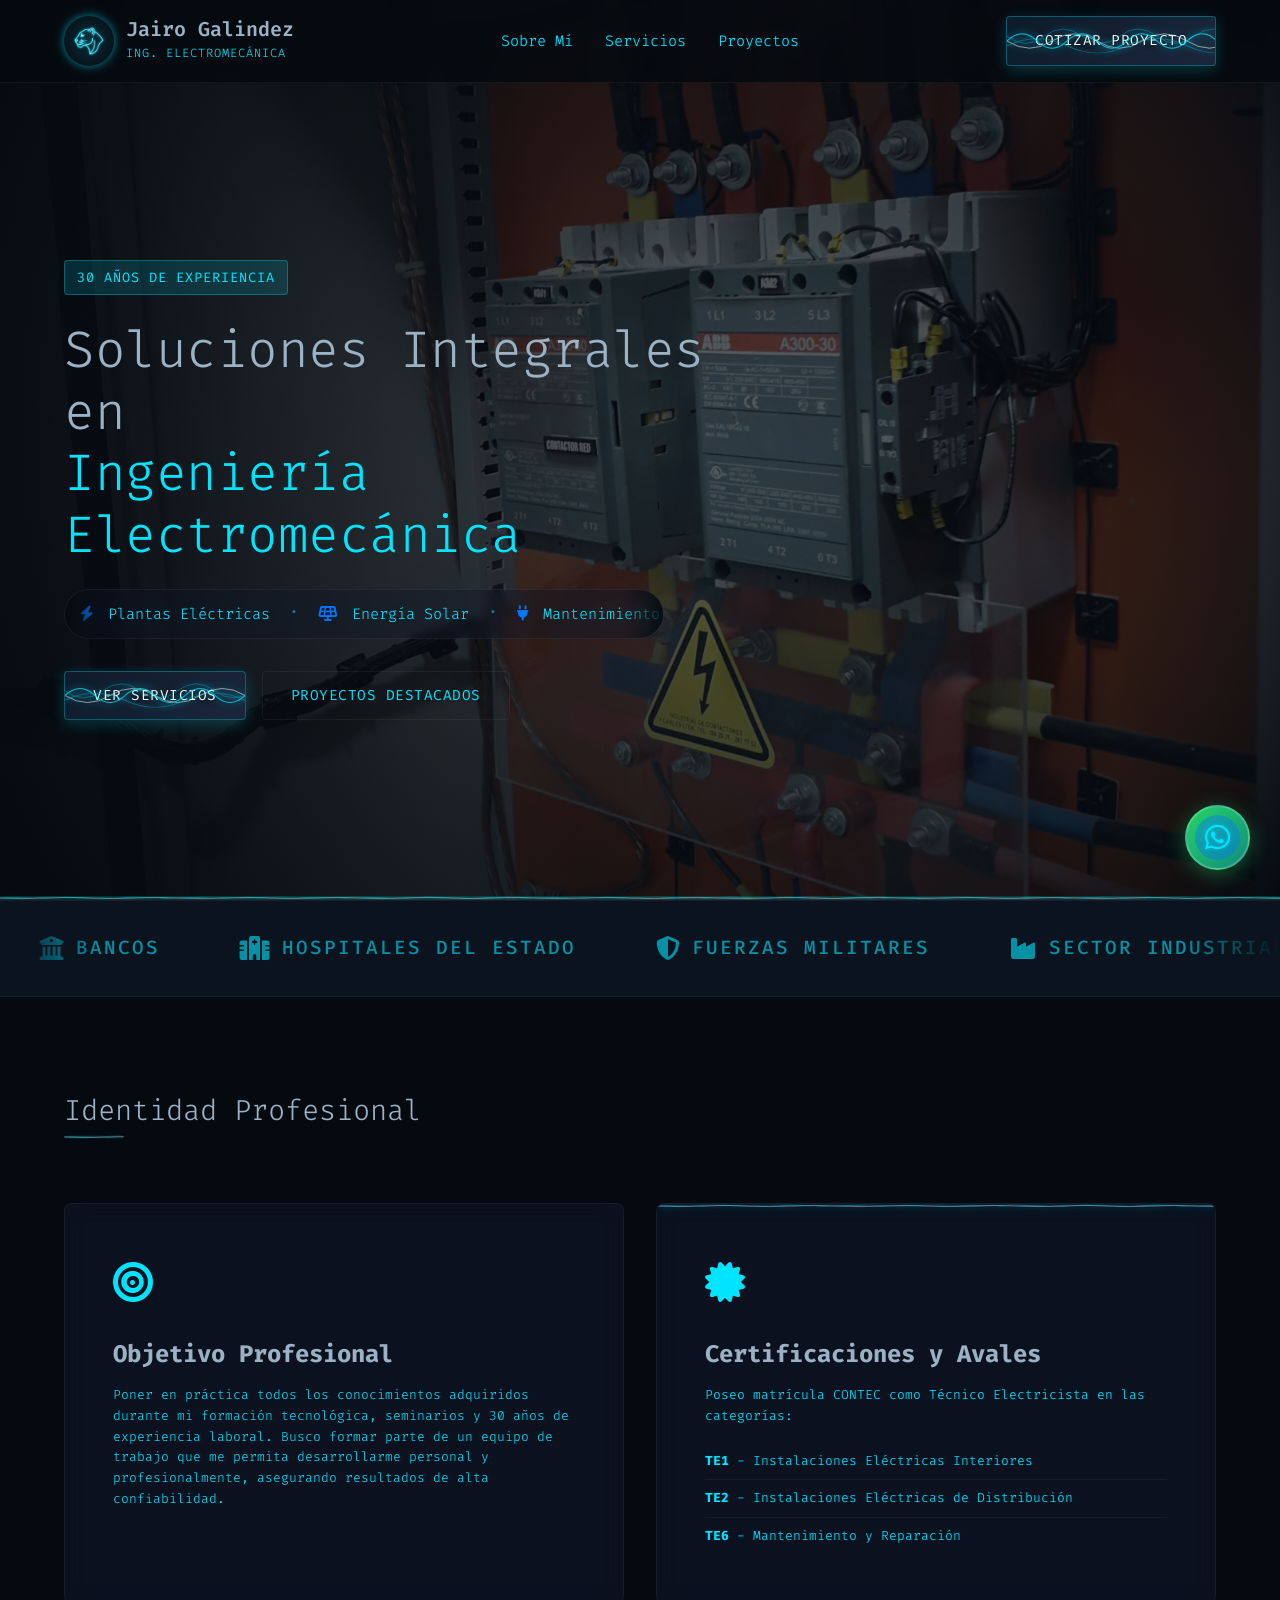
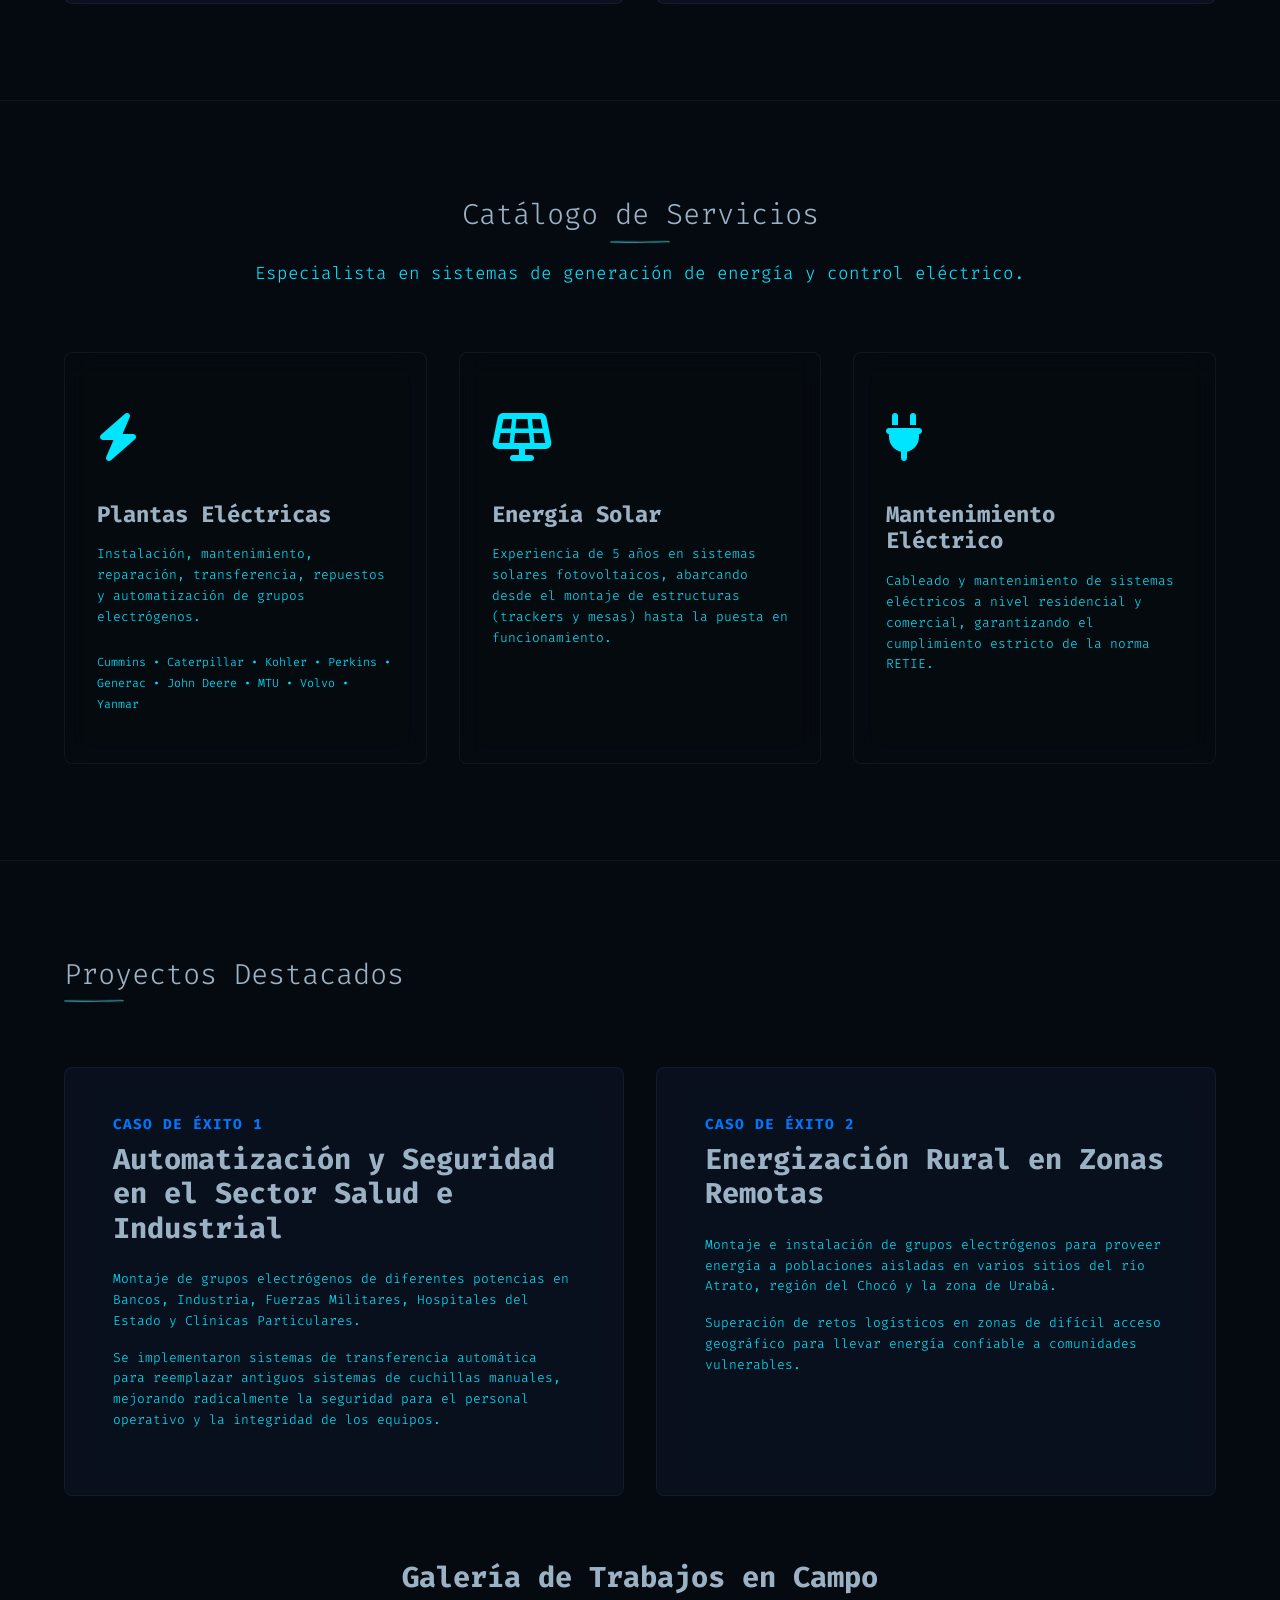
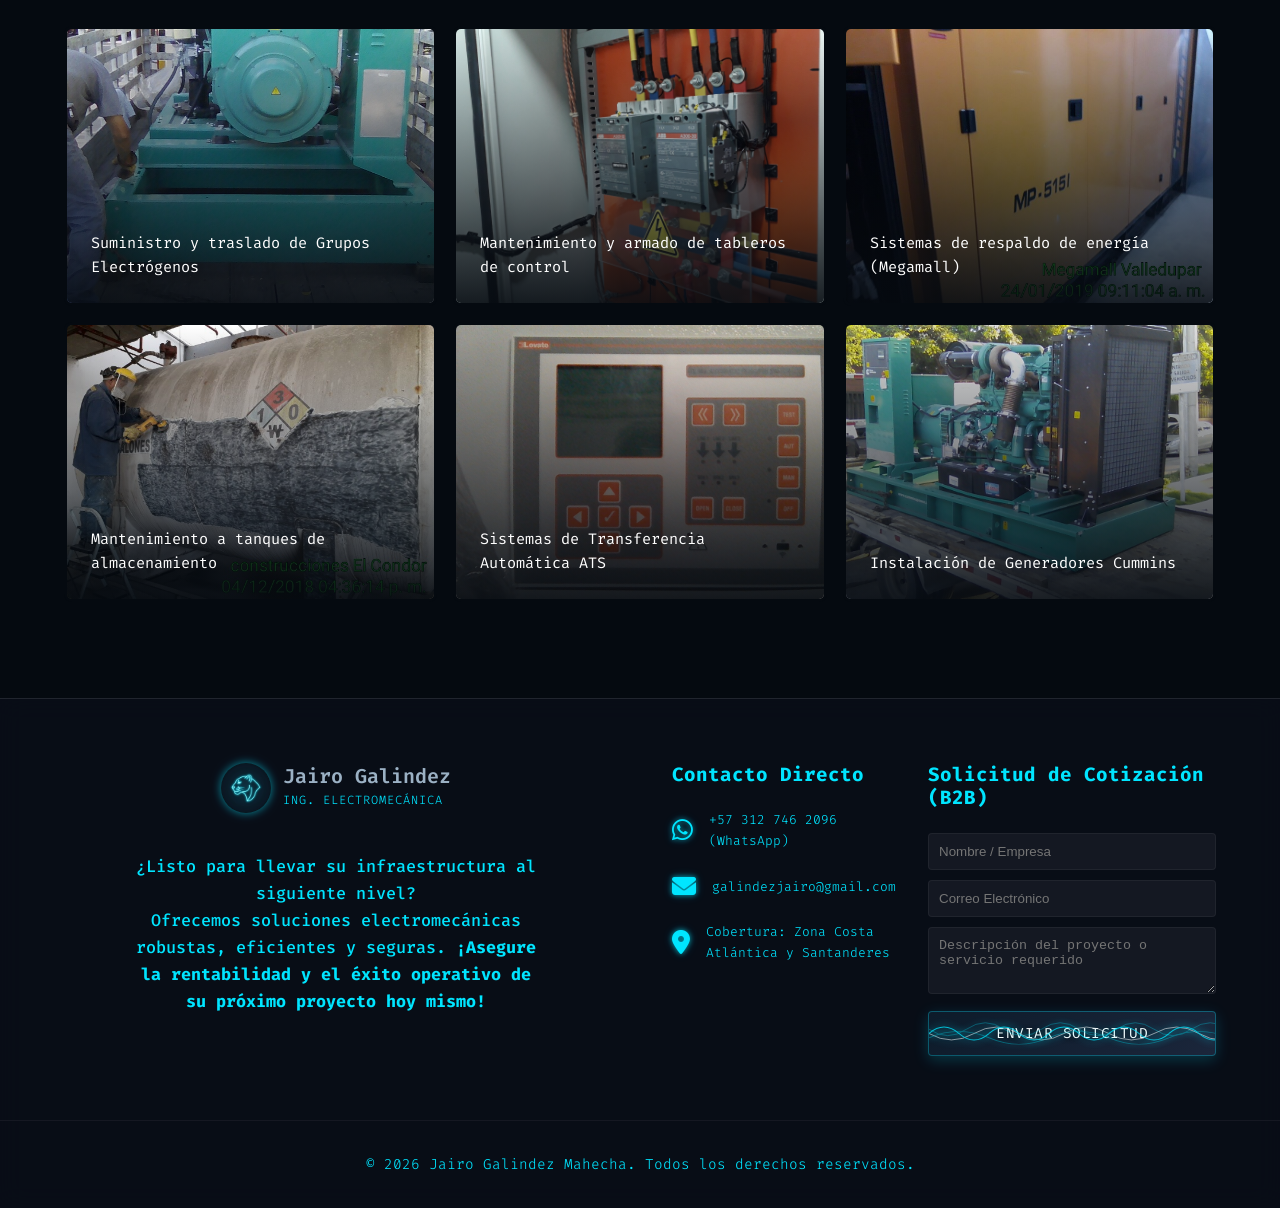
==== commit a806da3e: "feat: actualizacion de logo y estilos finales" ====
--- a/index.html
+++ b/index.html
@@ -22,7 +22,7 @@
     <!-- Header / Navegación -->
     <header class="header">
       <div class="container header-container">
-        <a href="#inicio" class="logo" style="text-decoration: none;">
+        <a href="assets/logo-feline.png" target="_blank" class="logo" style="text-decoration: none; color: inherit;">
           <img src="assets/logo-feline.png" alt="Logo Felino Ingeniería" class="logo-img" />
           <div class="logo-text">
             <span class="logo-name">Jairo Galindez</span>
@@ -249,7 +249,7 @@
               loading="lazy"
             />
             <div class="gallery-overlay">
-              <span>Suministro y traslado de Grupos Electrógenos</span>
+              <a href="catalogo.html" style="text-decoration: none; color: inherit;"><span>Suministro y traslado de Grupos Electrógenos</span></a>
             </div>
           </div>
           <div class="gallery-item" data-aos="fade-up">
@@ -259,7 +259,7 @@
               loading="lazy"
             />
             <div class="gallery-overlay">
-              <span>Mantenimiento y armado de tableros de control</span>
+              <a href="catalogo.html" style="text-decoration: none; color: inherit;"><span>Mantenimiento y armado de tableros de control</span></a>
             </div>
           </div>
           <div class="gallery-item" data-aos="fade-up">
@@ -269,7 +269,7 @@
               loading="lazy"
             />
             <div class="gallery-overlay">
-              <span>Sistemas de respaldo de energía (Megamall)</span>
+              <a href="catalogo.html" style="text-decoration: none; color: inherit;"><span>Sistemas de respaldo de energía (Megamall)</span></a>
             </div>
           </div>
           <div class="gallery-item" data-aos="fade-up">
@@ -279,7 +279,7 @@
               loading="lazy"
             />
             <div class="gallery-overlay">
-              <span>Mantenimiento a tanques de almacenamiento</span>
+              <a href="catalogo.html" style="text-decoration: none; color: inherit;"><span>Mantenimiento a tanques de almacenamiento</span></a>
             </div>
           </div>
           <div class="gallery-item" data-aos="fade-up">
@@ -289,7 +289,7 @@
               loading="lazy"
             />
             <div class="gallery-overlay">
-              <span>Sistemas de Transferencia Automática ATS</span>
+              <a href="catalogo.html" style="text-decoration: none; color: inherit;"><span>Sistemas de Transferencia Automática ATS</span></a>
             </div>
           </div>
           <div class="gallery-item" data-aos="fade-up">
@@ -299,12 +299,9 @@
               loading="lazy"
             />
             <div class="gallery-overlay">
-              <span>Instalación de Generadores Cummins</span>
-            </div>
-          </div>
-        </div>
-        <div style="text-align: center; margin-top: 3rem;">
-          <a href="catalogo.html" class="btn btn-secondary">Ver Catálogo Completo de Proyectos</a>
+              <a href="catalogo.html" style="text-decoration: none; color: inherit;"><span>Instalación de Generadores Cummins</span></a>
+            </div>
+          </div>
         </div>
       </div>
     </section>
@@ -313,7 +310,7 @@
     <footer class="footer" id="contacto">
       <div class="container footer-grid">
         <div class="footer-info" style="display: flex; flex-direction: column; align-items: center; text-align: center;">
-          <a href="#inicio" class="logo" style="text-decoration: none;">
+          <a href="index.html" class="logo" style="text-decoration: none; color: inherit; margin-bottom: 1rem;">
             <img src="assets/logo-feline.png" alt="Logo Felino Ingeniería" class="logo-img" />
             <div class="logo-text" style="text-align: left;">
               <span class="logo-name">Jairo Galindez</span>
--- a/style.css
+++ b/style.css
@@ -986,9 +986,17 @@
 .lightbox-overlay {
     position: absolute;
     inset: 0;
-    background: rgba(5, 10, 16, 0.95);
-    backdrop-filter: blur(8px);
-    -webkit-backdrop-filter: blur(8px);
+    background: linear-gradient(135deg, rgba(5, 10, 16, 0.95) 0%, rgba(0, 229, 255, 0.08) 50%, rgba(5, 10, 16, 0.95) 100%);
+    background-size: 200% 200%;
+    backdrop-filter: blur(10px);
+    -webkit-backdrop-filter: blur(10px);
+    animation: gradientShift 6s ease infinite;
+}
+
+@keyframes gradientShift {
+    0% { background-position: 0% 50%; }
+    50% { background-position: 100% 50%; }
+    100% { background-position: 0% 50%; }
 }
 
 .lightbox-content {
@@ -1061,6 +1069,8 @@
     display: flex;
     flex-direction: column;
     justify-content: center;
+    align-items: center;
+    text-align: center;
 }
 
 .lightbox-text h3 {
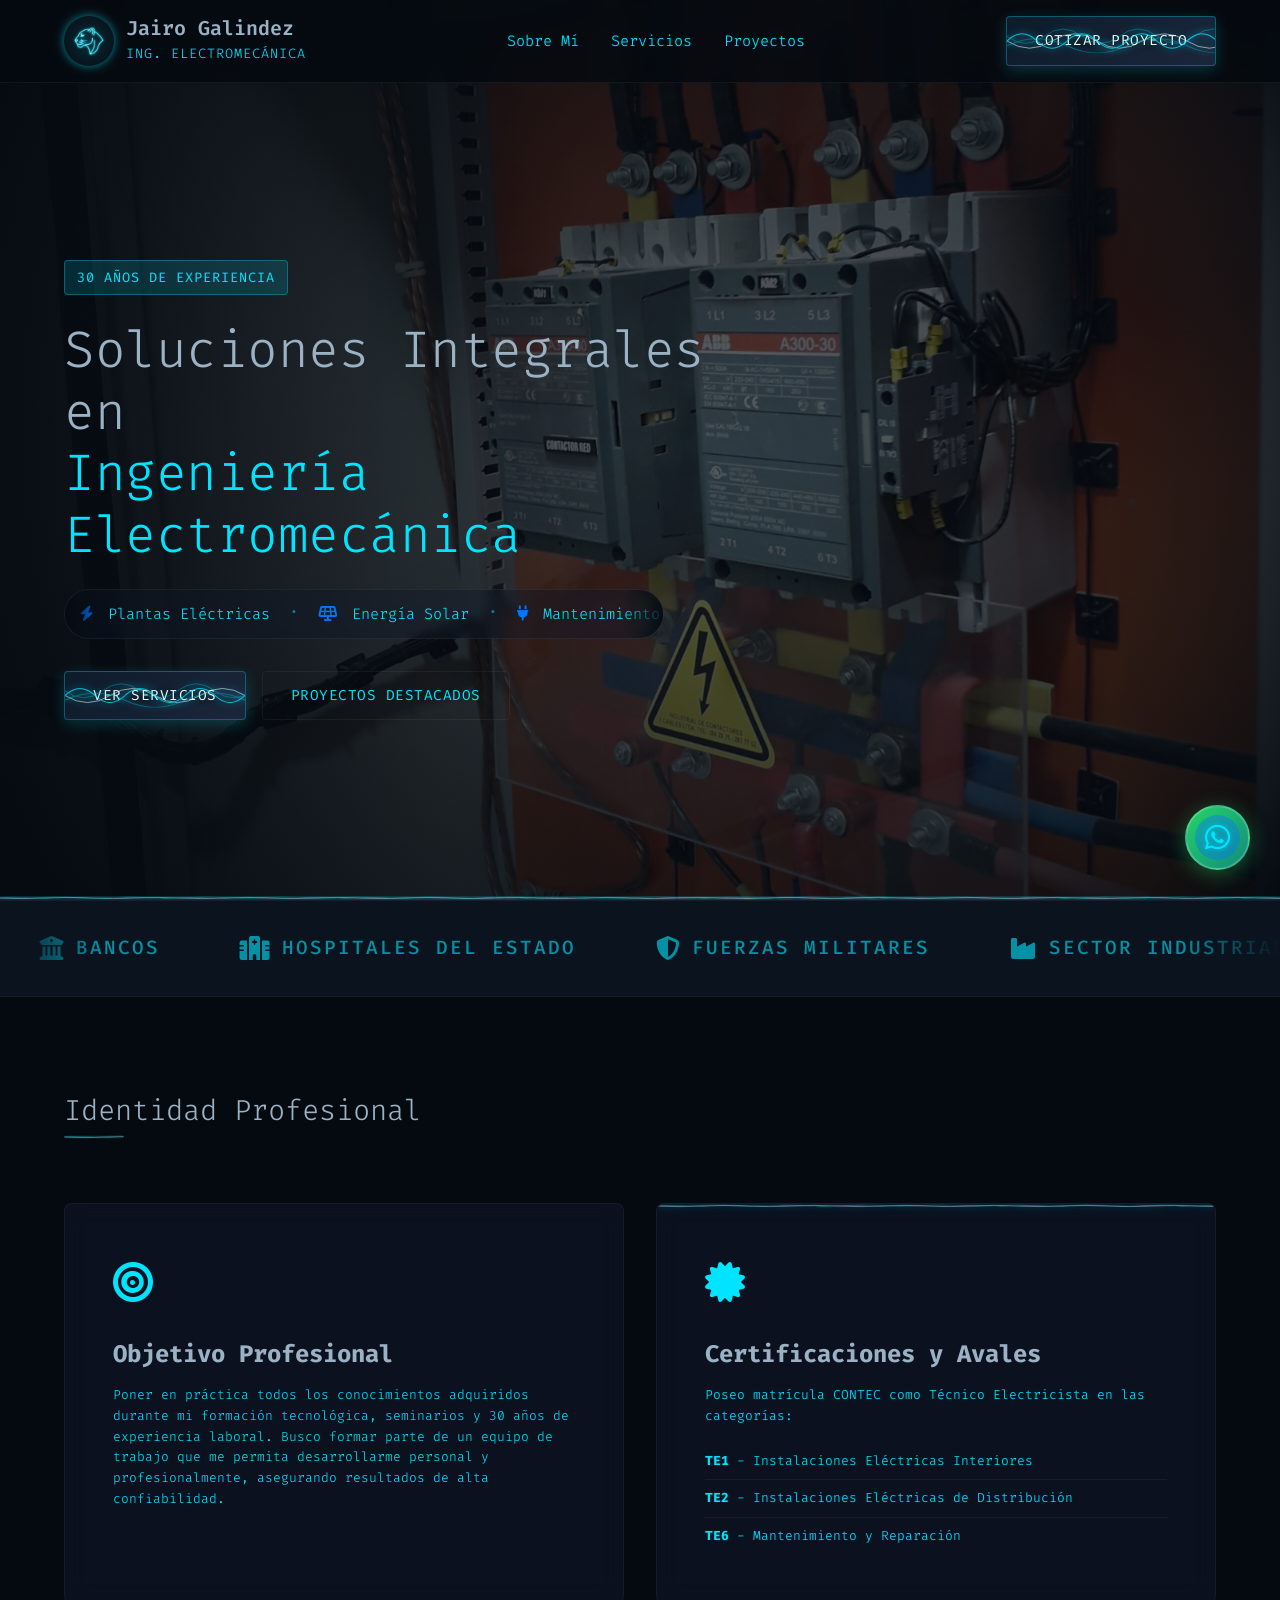
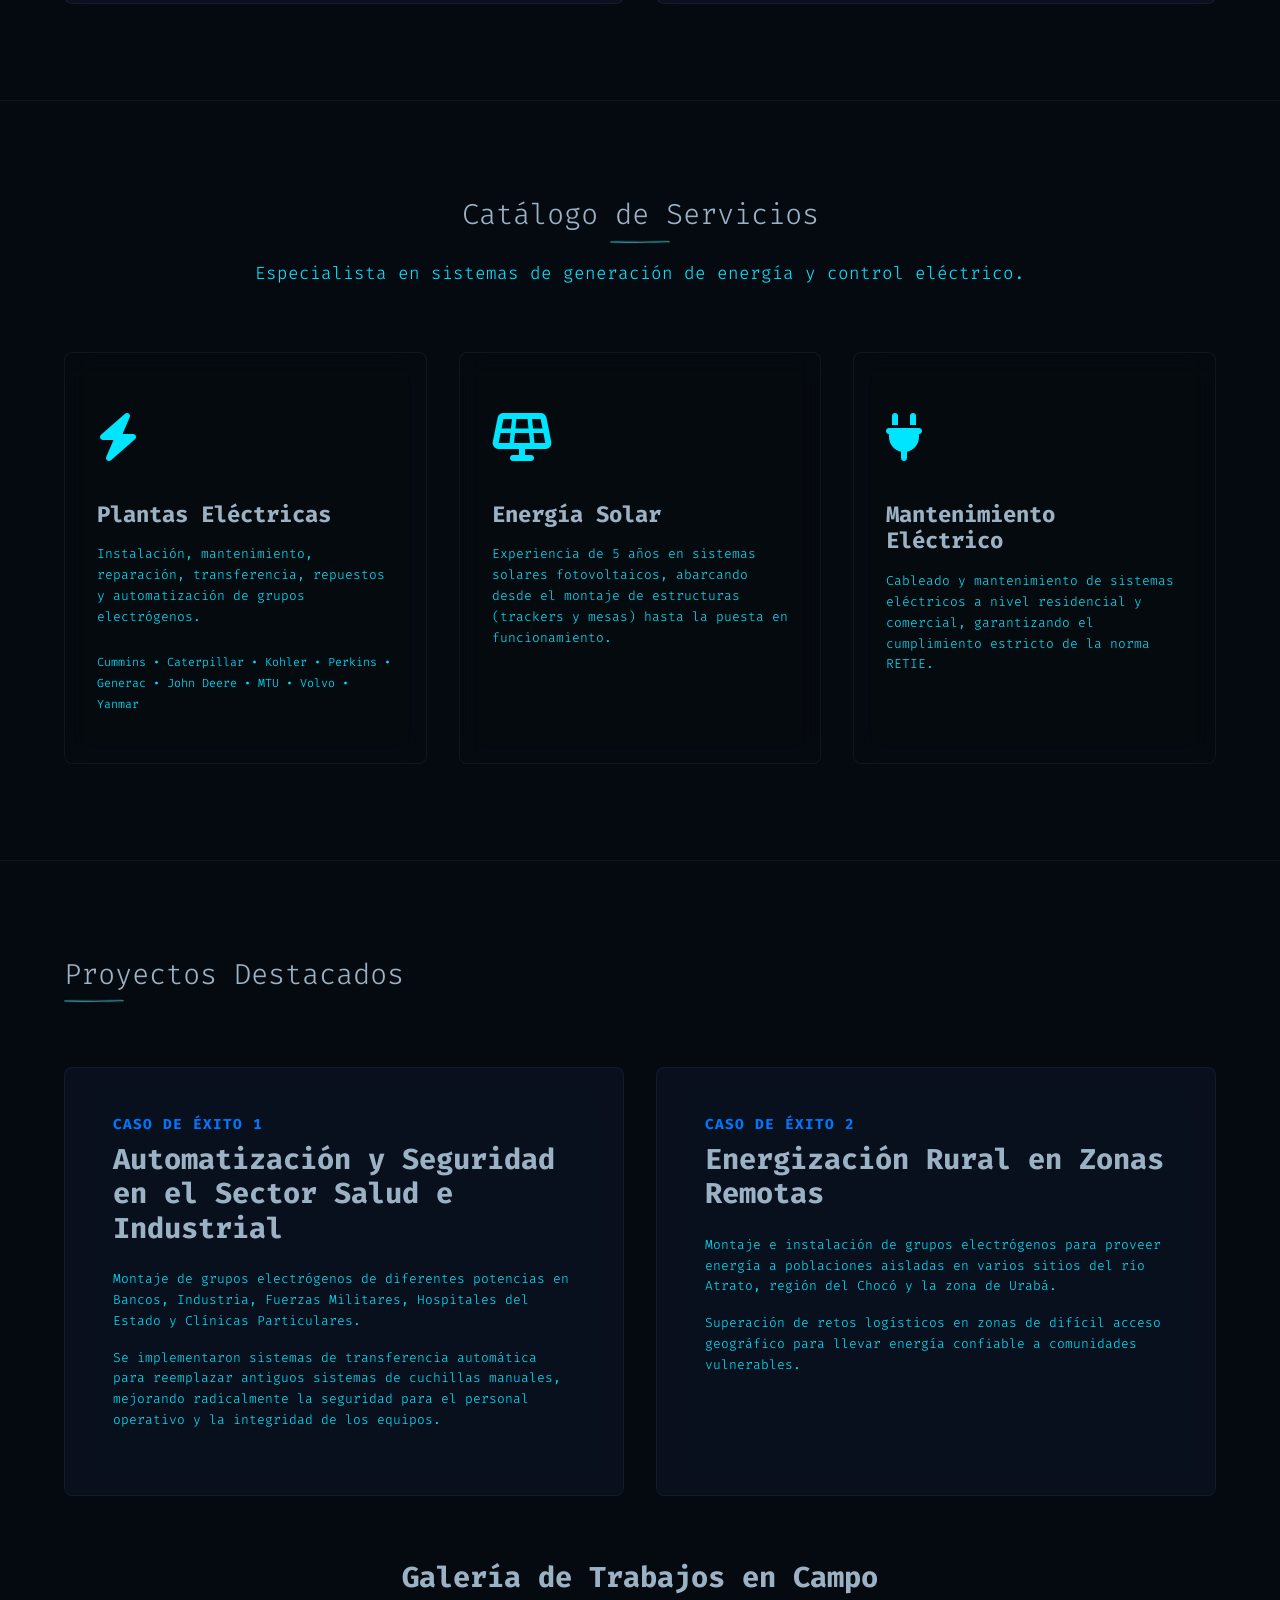
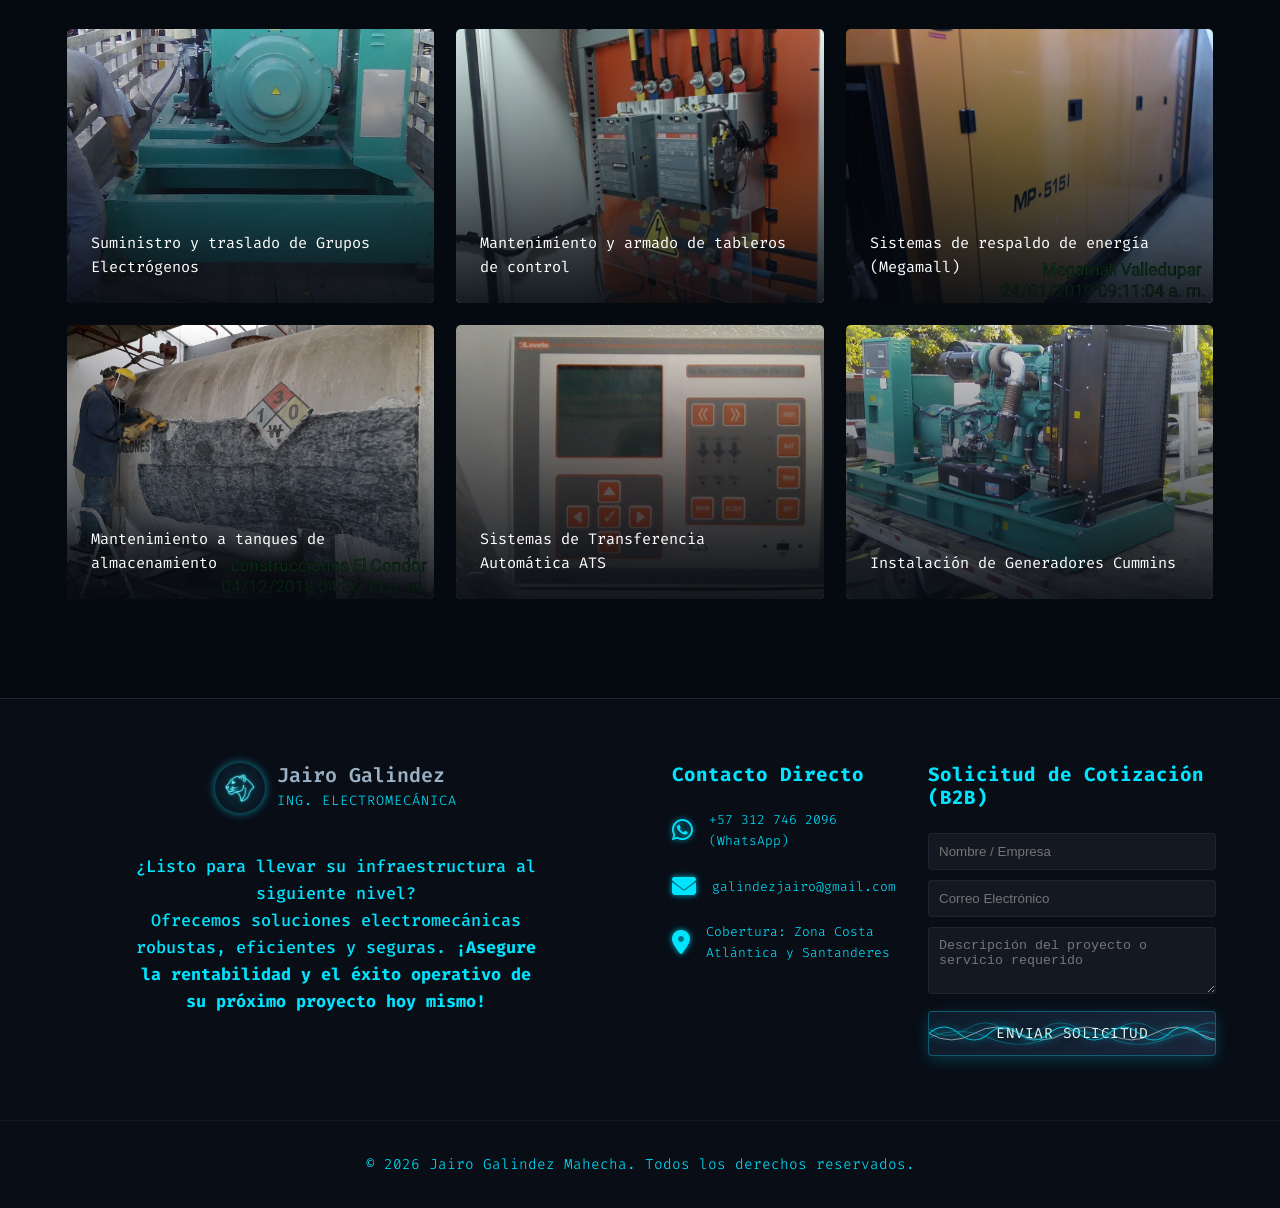
==== commit afddbc6e: "feat: logo animation on click" ====
--- a/index.html
+++ b/index.html
@@ -22,7 +22,7 @@
     <!-- Header / Navegación -->
     <header class="header">
       <div class="container header-container">
-        <a href="assets/logo-feline.png" target="_blank" class="logo" style="text-decoration: none; color: inherit;">
+        <a href="#inicio" id="main-logo-link" class="logo" style="text-decoration: none; color: inherit;">
           <img src="assets/logo-feline.png" alt="Logo Felino Ingeniería" class="logo-img" />
           <div class="logo-text">
             <span class="logo-name">Jairo Galindez</span>
--- a/style.css
+++ b/style.css
@@ -596,6 +596,22 @@
     margin-bottom: 1.5rem;
 }
 
+.logo-title {
+    font-size: 0.85rem;
+    color: var(--color-text-body);
+    font-weight: 300;
+}
+
+@keyframes logoPulseZoom {
+    0% { transform: scale(1); filter: drop-shadow(0 0 10px var(--color-primary)); }
+    50% { transform: scale(1.15); filter: drop-shadow(0 0 25px var(--color-accent)); }
+    100% { transform: scale(1); filter: drop-shadow(0 0 10px var(--color-primary)); }
+}
+
+.logo-animate {
+    animation: logoPulseZoom 0.6s ease-out;
+}
+
 .brands {
     font-size: 0.85rem;
     color: var(--color-primary);
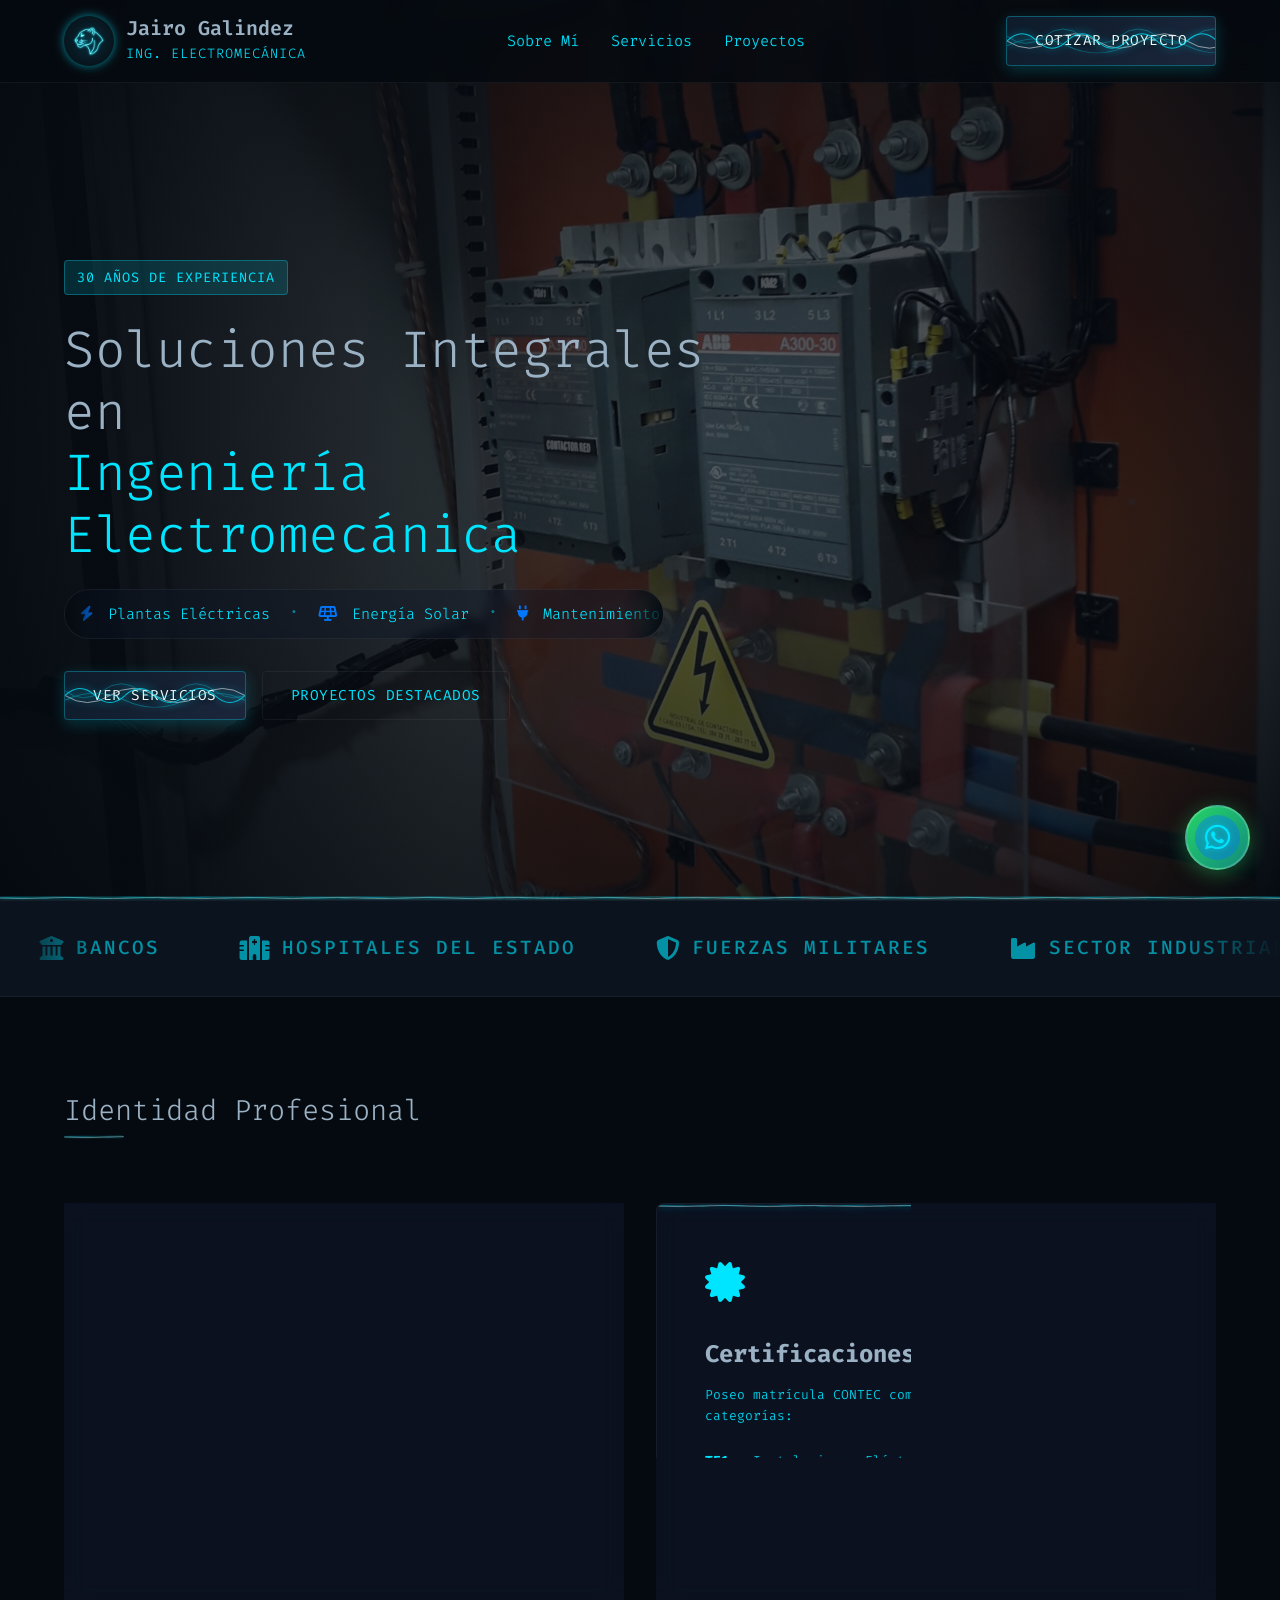
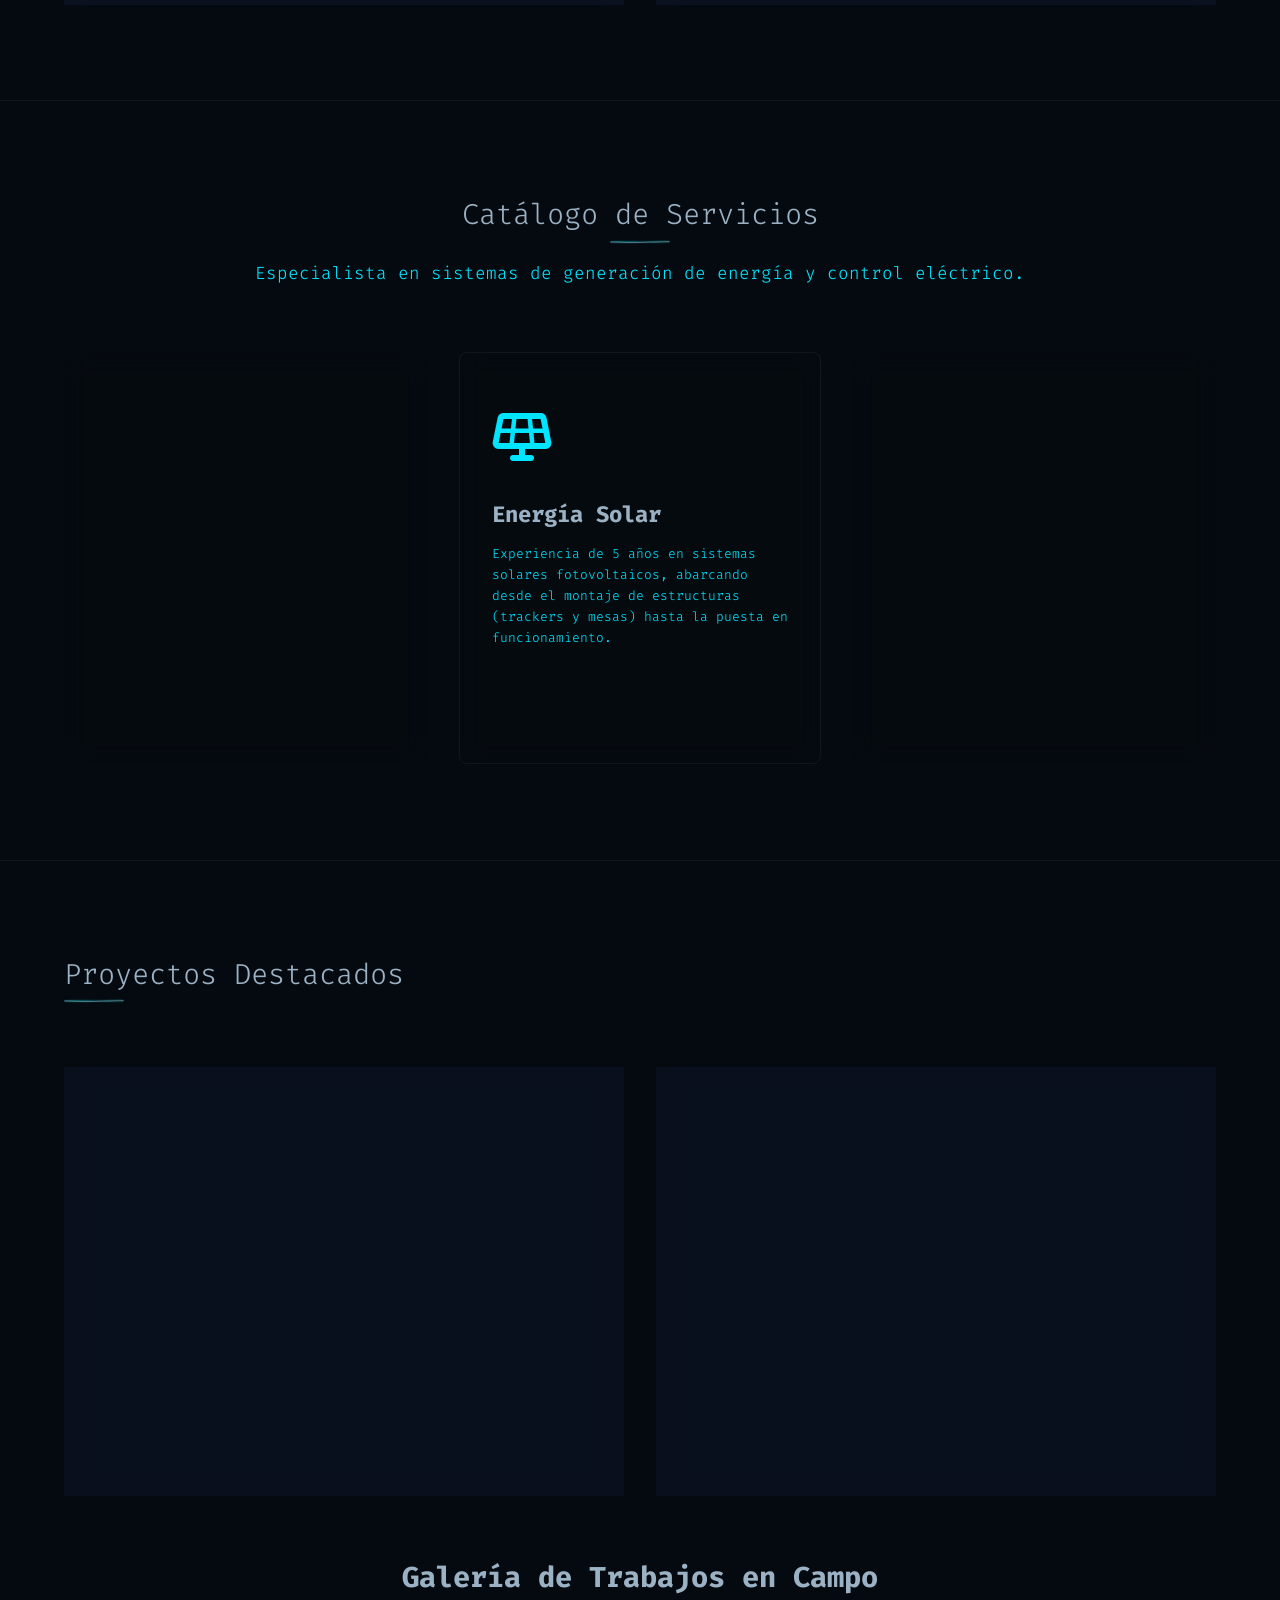
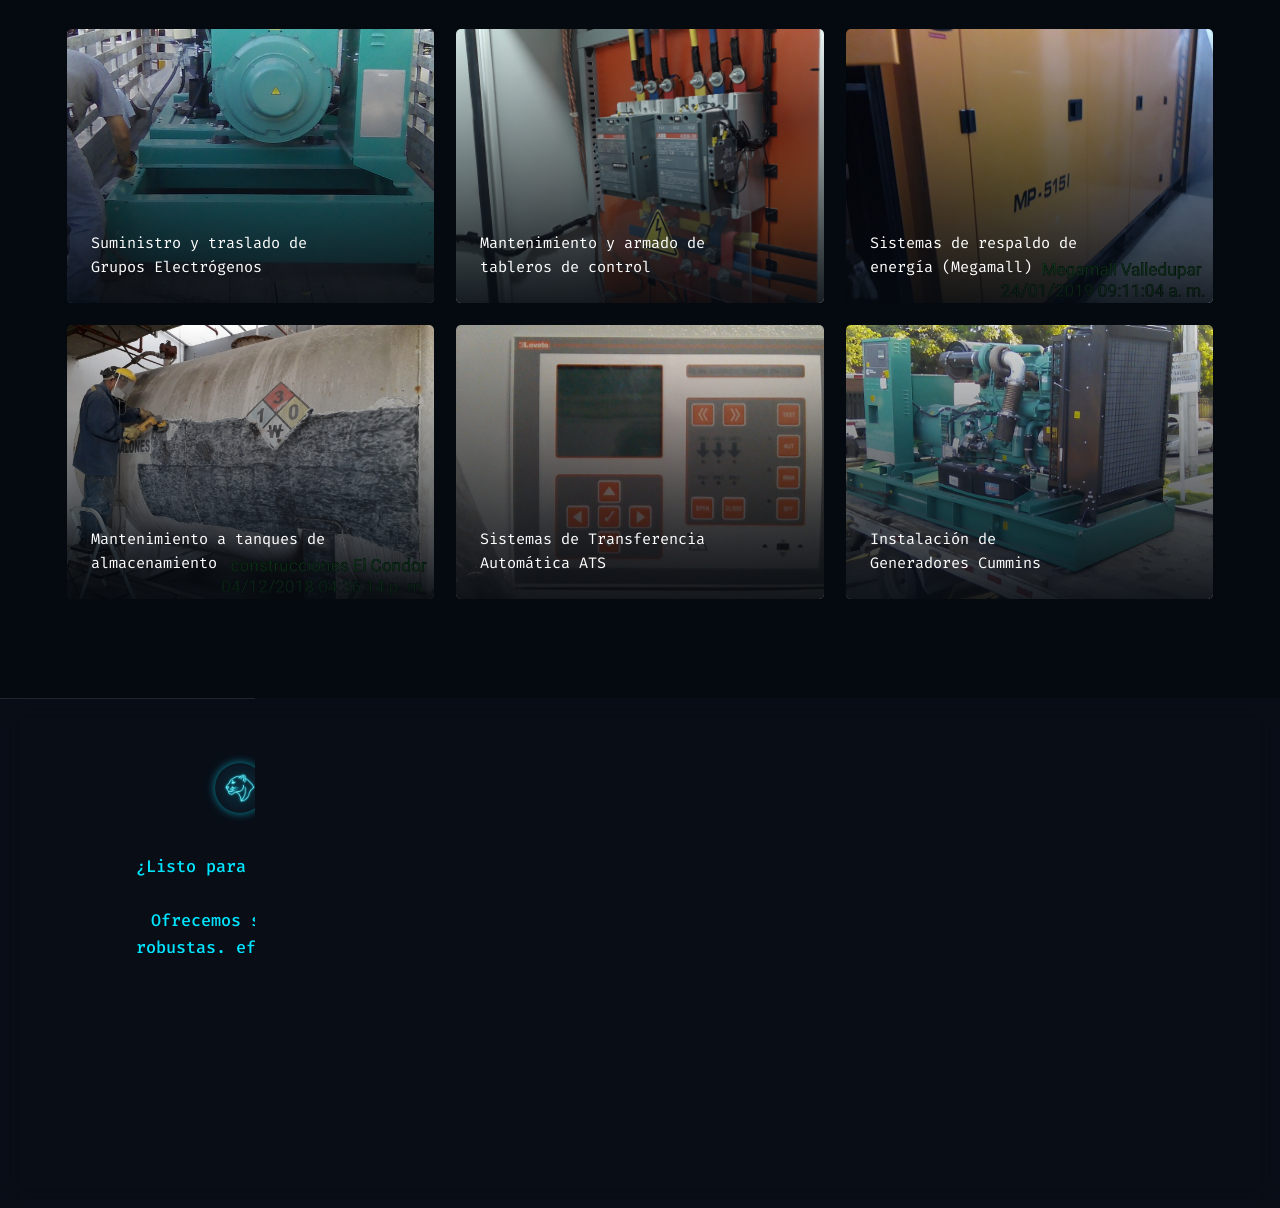
==== commit 3c3c49ee: "feat: updated gallery hover to link directly to catalog" ====
--- a/index.html
+++ b/index.html
@@ -242,66 +242,48 @@
         <!-- Galería de Trabajos -->
         <h3 class="gallery-title">Galería de Trabajos en Campo</h3>
         <div class="gallery-grid">
-          <div class="gallery-item" data-aos="fade-up">
-            <img
-              src="assets/cummins.jpeg"
-              alt="Suministro y traslado de Grupos Electrógenos de gran capacidad"
-              loading="lazy"
-            />
-            <div class="gallery-overlay">
-              <a href="catalogo.html" style="text-decoration: none; color: inherit;"><span>Suministro y traslado de Grupos Electrógenos</span></a>
-            </div>
-          </div>
-          <div class="gallery-item" data-aos="fade-up">
-            <img
-              src="assets/tablero.jpeg"
-              alt="Mantenimiento y armado de tableros de control de potencia"
-              loading="lazy"
-            />
-            <div class="gallery-overlay">
-              <a href="catalogo.html" style="text-decoration: none; color: inherit;"><span>Mantenimiento y armado de tableros de control</span></a>
-            </div>
-          </div>
-          <div class="gallery-item" data-aos="fade-up">
-            <img
-              src="assets/modasa.jpeg"
-              alt="Montaje de sistema de respaldo de energía"
-              loading="lazy"
-            />
-            <div class="gallery-overlay">
-              <a href="catalogo.html" style="text-decoration: none; color: inherit;"><span>Sistemas de respaldo de energía (Megamall)</span></a>
-            </div>
-          </div>
-          <div class="gallery-item" data-aos="fade-up">
-            <img
-              src="assets/tanque.jpeg"
-              alt="Mantenimiento industrial a tanques de almacenamiento"
-              loading="lazy"
-            />
-            <div class="gallery-overlay">
-              <a href="catalogo.html" style="text-decoration: none; color: inherit;"><span>Mantenimiento a tanques de almacenamiento</span></a>
-            </div>
-          </div>
-          <div class="gallery-item" data-aos="fade-up">
-            <img
-              src="assets/lovato_ats.jpeg"
-              alt="Sistemas de Transferencia Automática"
-              loading="lazy"
-            />
-            <div class="gallery-overlay">
-              <a href="catalogo.html" style="text-decoration: none; color: inherit;"><span>Sistemas de Transferencia Automática ATS</span></a>
-            </div>
-          </div>
-          <div class="gallery-item" data-aos="fade-up">
-            <img
-              src="assets/cummins_2.jpeg"
-              alt="Instalación de Generadores Cummins"
-              loading="lazy"
-            />
-            <div class="gallery-overlay">
-              <a href="catalogo.html" style="text-decoration: none; color: inherit;"><span>Instalación de Generadores Cummins</span></a>
-            </div>
-          </div>
+          <a href="catalogo.html" class="gallery-item" data-aos="fade-up" style="display: block; text-decoration: none;">
+            <img src="assets/cummins.jpeg" alt="Suministro y traslado de Grupos Electrógenos de gran capacidad" loading="lazy" />
+            <div class="gallery-overlay">
+                <span class="gallery-text">Suministro y traslado de Grupos Electrógenos</span>
+                <span class="gallery-cta"><i class="fa-solid fa-images"></i> Ver Catálogo</span>
+            </div>
+          </a>
+          <a href="catalogo.html" class="gallery-item" data-aos="fade-up" style="display: block; text-decoration: none;">
+            <img src="assets/tablero.jpeg" alt="Mantenimiento y armado de tableros de control de potencia" loading="lazy" />
+            <div class="gallery-overlay">
+                <span class="gallery-text">Mantenimiento y armado de tableros de control</span>
+                <span class="gallery-cta"><i class="fa-solid fa-images"></i> Ver Catálogo</span>
+            </div>
+          </a>
+          <a href="catalogo.html" class="gallery-item" data-aos="fade-up" style="display: block; text-decoration: none;">
+            <img src="assets/modasa.jpeg" alt="Montaje de sistema de respaldo de energía" loading="lazy" />
+            <div class="gallery-overlay">
+                <span class="gallery-text">Sistemas de respaldo de energía (Megamall)</span>
+                <span class="gallery-cta"><i class="fa-solid fa-images"></i> Ver Catálogo</span>
+            </div>
+          </a>
+          <a href="catalogo.html" class="gallery-item" data-aos="fade-up" style="display: block; text-decoration: none;">
+            <img src="assets/tanque.jpeg" alt="Mantenimiento industrial a tanques de almacenamiento" loading="lazy" />
+            <div class="gallery-overlay">
+                <span class="gallery-text">Mantenimiento a tanques de almacenamiento</span>
+                <span class="gallery-cta"><i class="fa-solid fa-images"></i> Ver Catálogo</span>
+            </div>
+          </a>
+          <a href="catalogo.html" class="gallery-item" data-aos="fade-up" style="display: block; text-decoration: none;">
+            <img src="assets/lovato_ats.jpeg" alt="Sistemas de Transferencia Automática" loading="lazy" />
+            <div class="gallery-overlay">
+                <span class="gallery-text">Sistemas de Transferencia Automática ATS</span>
+                <span class="gallery-cta"><i class="fa-solid fa-images"></i> Ver Catálogo</span>
+            </div>
+          </a>
+          <a href="catalogo.html" class="gallery-item" data-aos="fade-up" style="display: block; text-decoration: none;">
+            <img src="assets/cummins_2.jpeg" alt="Instalación de Generadores Cummins" loading="lazy" />
+            <div class="gallery-overlay">
+                <span class="gallery-text">Instalación de Generadores Cummins</span>
+                <span class="gallery-cta"><i class="fa-solid fa-images"></i> Ver Catálogo</span>
+            </div>
+          </a>
         </div>
       </div>
     </section>
--- a/style.css
+++ b/style.css
@@ -752,11 +752,28 @@
 }
 
 .gallery-item:hover .gallery-overlay {
-    opacity: 0; /* Inverted: dark gradient and text disappear, revealing the illuminated image */
-}
-
-.gallery-item:hover .gallery-overlay span {
-    transform: translateY(20px); /* Inverted: text slides down and disappears */
+    background: rgba(5,10,16,0.85);
+    opacity: 1;
+}
+
+.gallery-item:hover .gallery-overlay .gallery-text {
+    transform: translateY(-5px);
+    opacity: 0.6;
+}
+
+.gallery-cta {
+    margin-top: 10px;
+    font-weight: 600;
+    color: var(--color-accent);
+    font-size: 1.05rem;
+    opacity: 0;
+    transform: translateY(15px);
+    transition: all 0.3s ease;
+}
+
+.gallery-item:hover .gallery-overlay .gallery-cta {
+    opacity: 1;
+    transform: translateY(0);
 }
 
 /* ==========================================================================
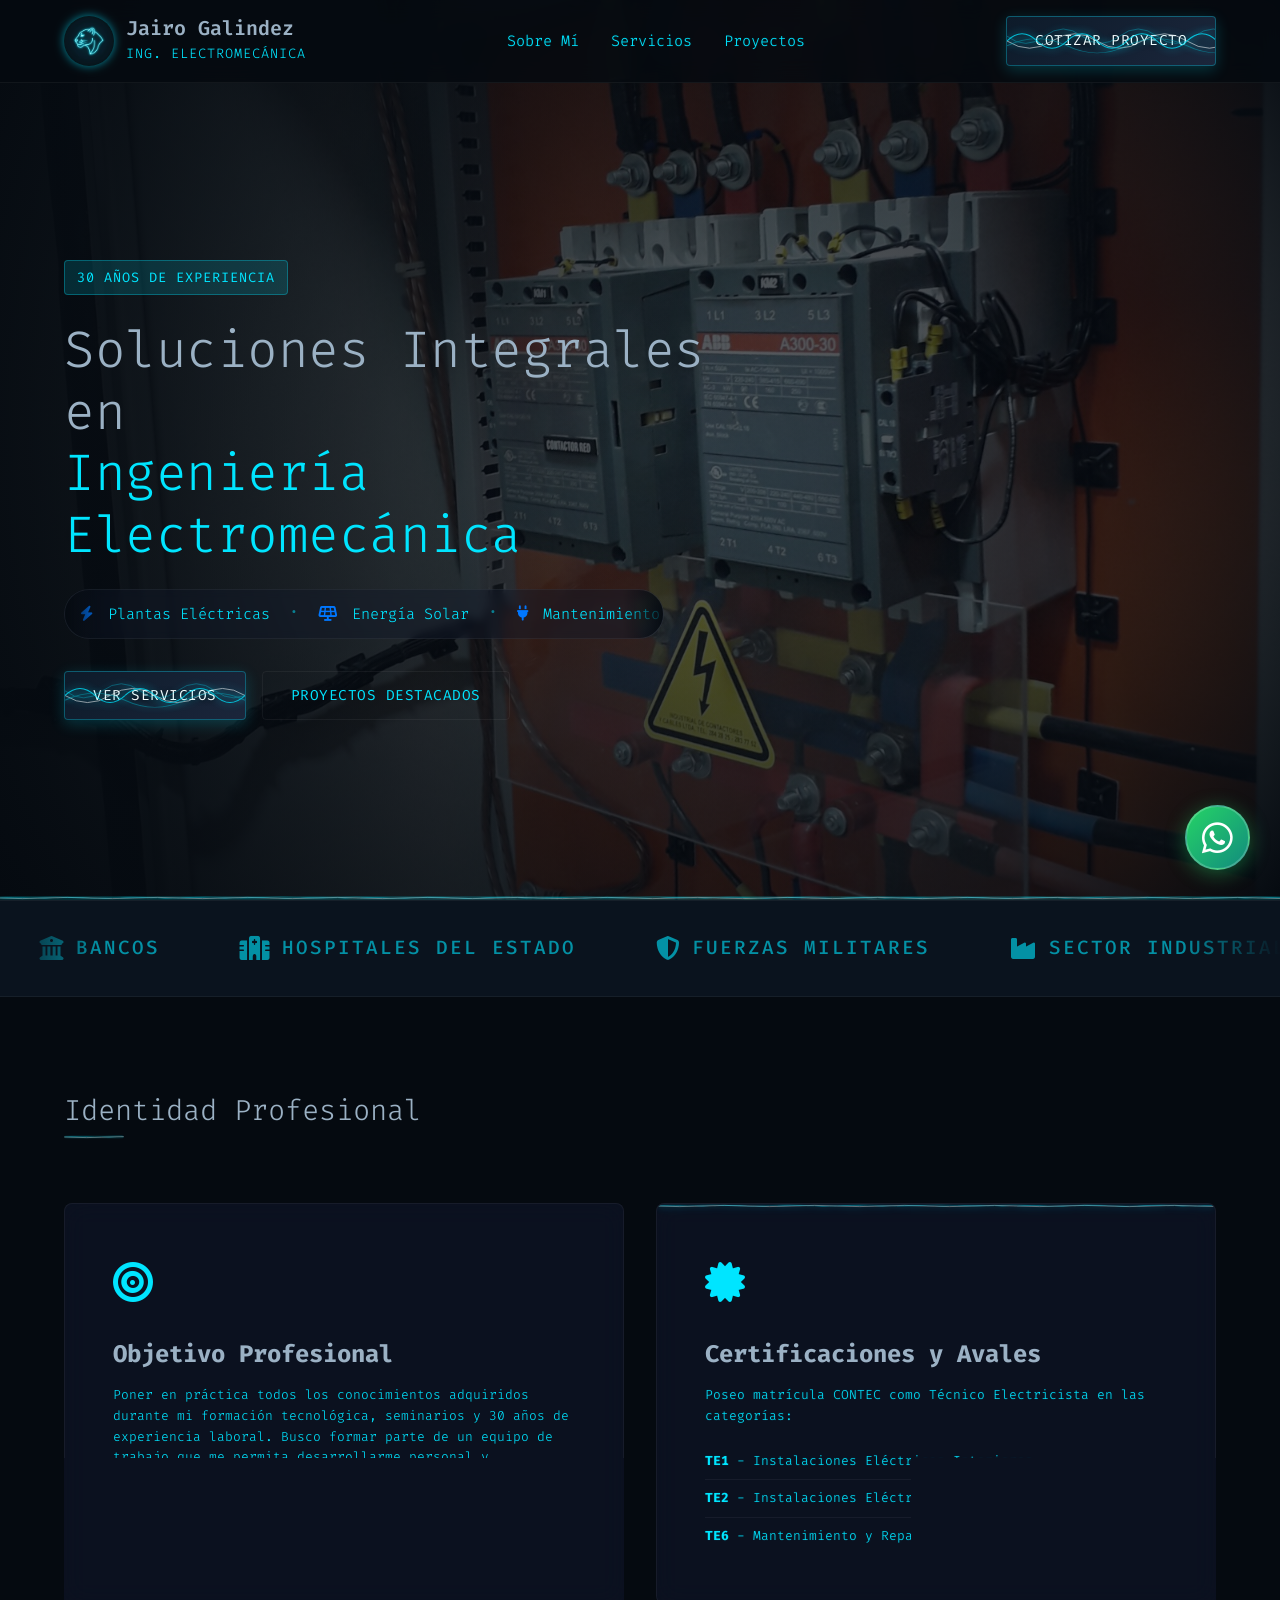
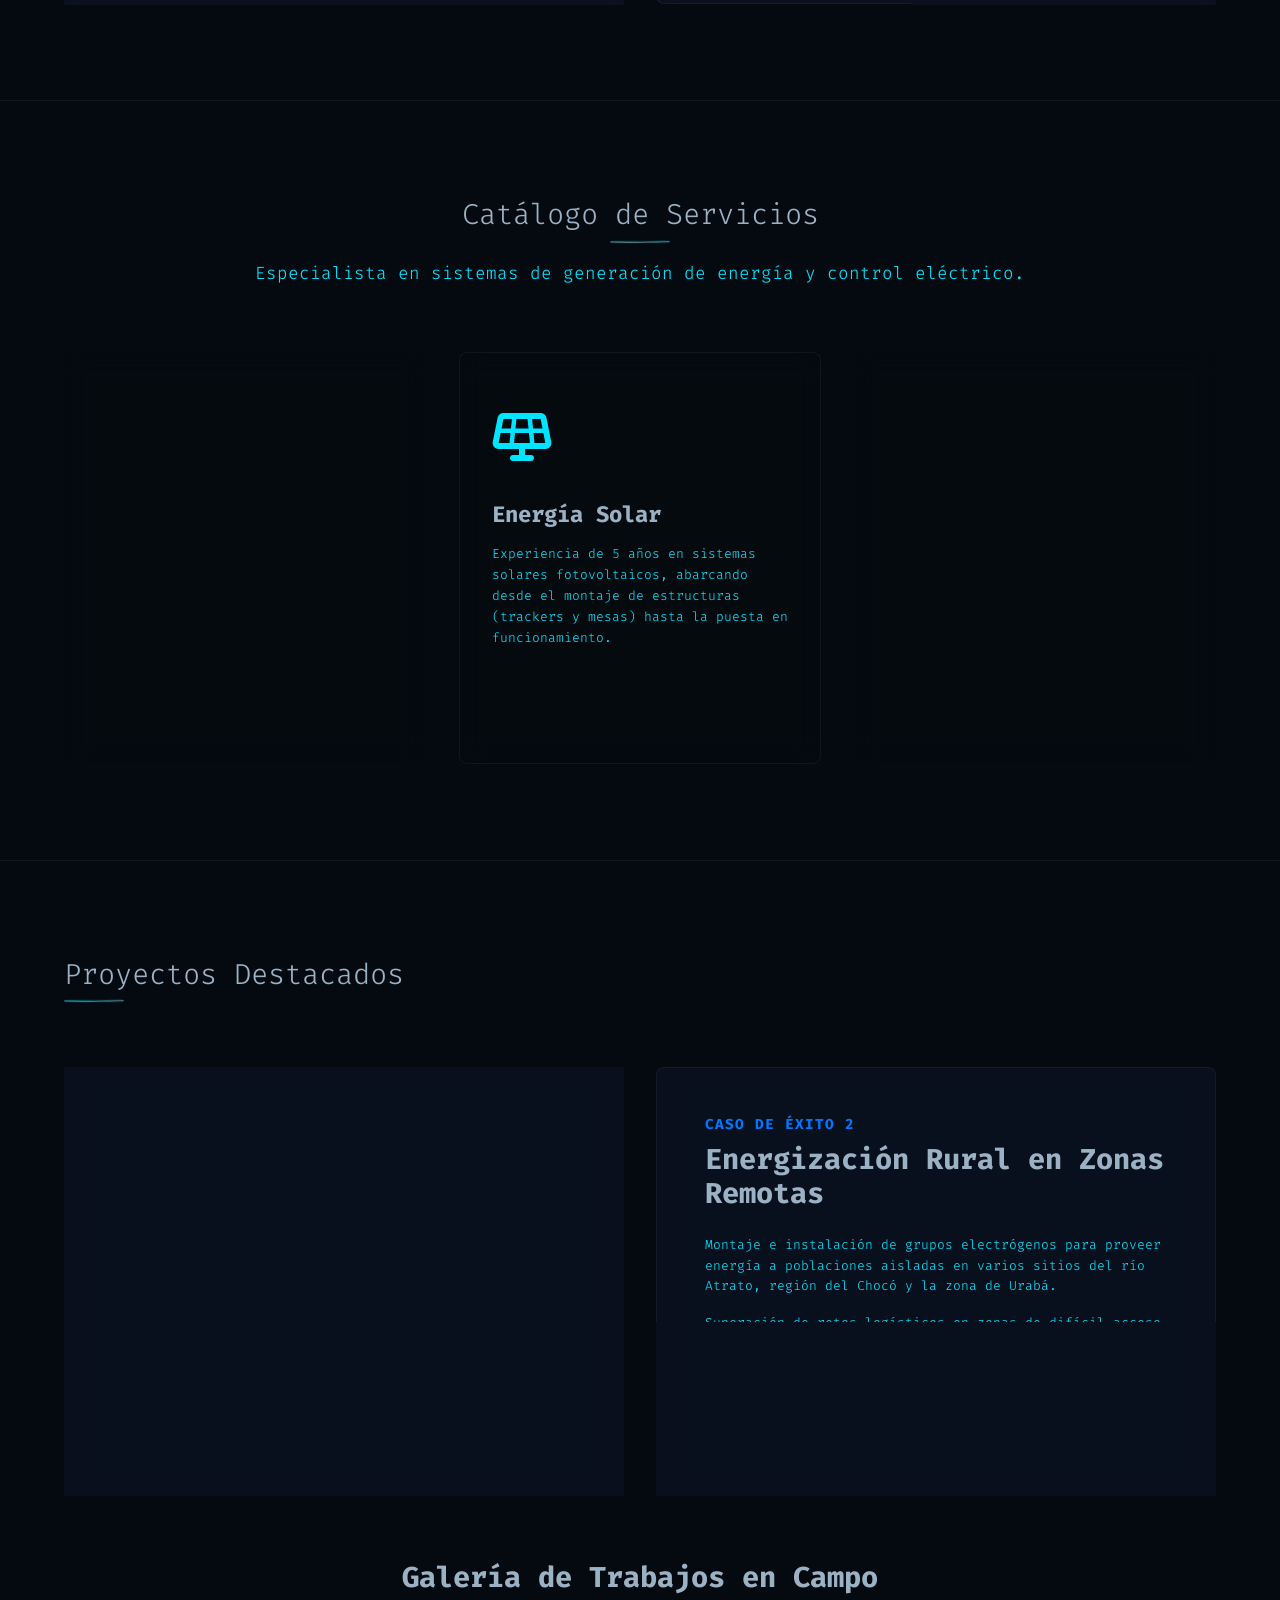
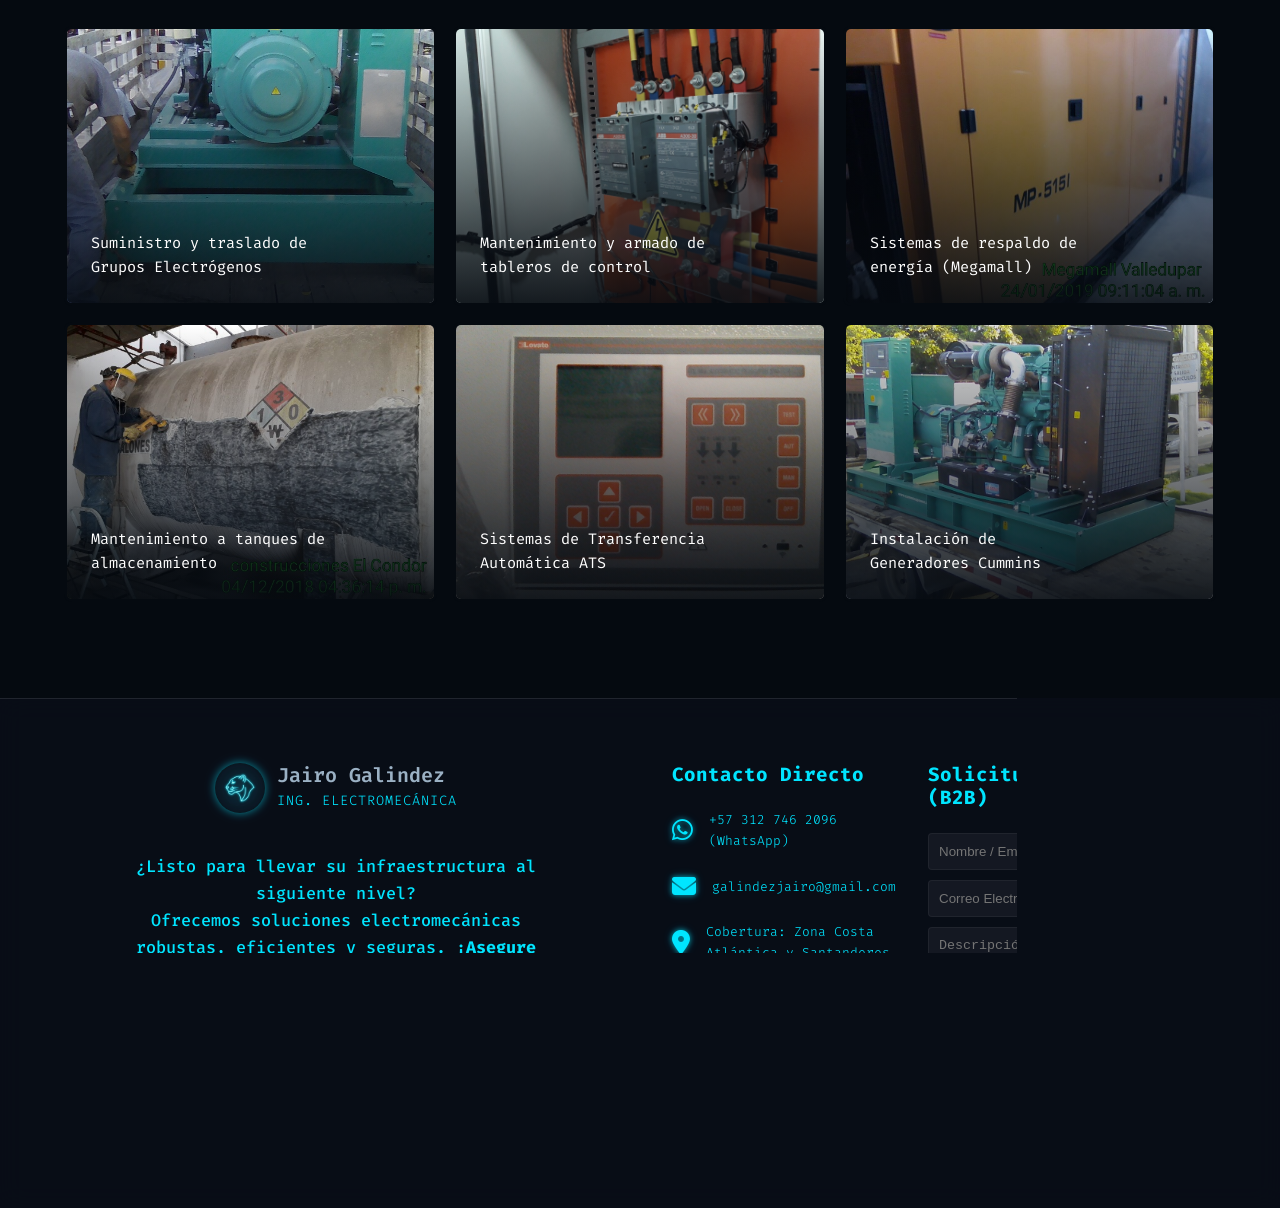
==== commit f283c8d6: "Organiza responsive de footer-contact en una columna para moviles" ====
--- a/index.html
+++ b/index.html
@@ -305,7 +305,7 @@
           </p>
         </div>
 
-        <div class="footer-contact" style="display: grid; grid-template-columns: 1fr 1.5fr; gap: 2rem;">
+        <div class="footer-contact">
           <div>
             <h3 style="margin-bottom: 1.5rem;">Contacto Directo</h3>
             <ul class="contact-list">
--- a/style.css
+++ b/style.css
@@ -34,6 +34,7 @@
 html {
     scroll-behavior: smooth;
     scroll-snap-type: y proximity;
+    overflow-x: hidden; /* Fix horizontal scroll */
 }
 
 body {
@@ -44,6 +45,8 @@
     -webkit-font-smoothing: antialiased;
     font-weight: 300;
     font-size: 13px; /* Reduce base font size further */
+    overflow-x: hidden; /* Fix horizontal scroll */
+    width: 100%;
 }
 
 .container {
@@ -800,6 +803,12 @@
     max-width: 400px;
 }
 
+.footer-contact {
+    display: grid;
+    grid-template-columns: 1fr 1.5fr;
+    gap: 2rem;
+}
+
 .footer-contact h3 {
     font-size: 1.2rem;
     margin-bottom: 1.5rem;
@@ -863,7 +872,7 @@
    ========================================================================== */
 @media (max-width: 992px) {
     .hero-title { font-size: 2.8rem; }
-    .about-grid, .cases-wrapper, .footer-grid { grid-template-columns: 1fr; gap: 2rem; }
+    .about-grid, .cases-wrapper, .footer-grid, .footer-contact { grid-template-columns: 1fr; gap: 2rem; }
 }
 
 @media (max-width: 768px) {
@@ -1155,11 +1164,52 @@
     }
     .lightbox-image-container {
         flex: 1;
-        min-height: 300px;
+        min-height: 250px;
+        padding: 0;
+        justify-content: center;
+        position: relative;
+    }
+    .lightbox-image-container img {
+        width: 100%;
+    }
+    .lightbox-nav {
+        position: absolute !important;
+        top: 50% !important;
+        margin-top: -20px !important;
+        bottom: auto !important;
+        width: 40px !important;
+        height: 40px !important;
+        font-size: 1.1rem !important;
+        z-index: 2060 !important;
+    }
+    .lightbox-prev {
+        left: 10px !important;
+    }
+    .lightbox-next {
+        right: 10px !important;
     }
     .lightbox-text {
-        padding: 20px;
+        padding: 15px;
         flex: none;
+    }
+    .lightbox-text h3 {
+        font-size: 1.2rem;
+        margin-bottom: 0.5rem;
+    }
+    .lightbox-text p {
+        font-size: 0.85rem;
+        line-height: 1.4;
+        margin-bottom: 0.5rem;
+    }
+    .lightbox-text .logo-img {
+        height: 40px !important;
+        width: 40px !important;
+        margin-bottom: 0.5rem !important;
+    }
+    .lightbox-text .btn {
+        margin-top: 0.5rem !important;
+        font-size: 0.9rem;
+        padding: 8px 15px;
     }
 }
 
@@ -1231,58 +1281,19 @@
     100% { transform: translateX(-50%); }
 }
 
-/* ==========================================================================
-   WHATSAPP FLOAT
-   ========================================================================== */
-.whatsapp-float {
-    position: fixed;
-    bottom: 30px;
-    right: 30px;
-    display: flex;
-    align-items: center;
-    z-index: 9999;
-    transition: var(--transition);
-    text-decoration: none;
-}
-
-.whatsapp-float:hover {
-    transform: translateY(-5px);
-}
-
-.whatsapp-text {
-    display: none;
-}
-
-.whatsapp-float:hover .whatsapp-text {
-    display: none;
-}
-
-.whatsapp-icon {
-    font-size: 1.8rem;
-    color: #00e5ff; /* Match the neon theme */
-    display: flex;
-    align-items: center;
-    justify-content: center;
-    z-index: 1; /* Above waves */
-    text-shadow: 0 0 5px rgba(0, 229, 255, 0.5);
-    position: relative;
-}
-
-.whatsapp-icon::before {
-    content: '';
-    position: absolute;
-    width: 45px;
-    height: 45px;
-    background: rgba(0, 119, 255, 0.4); /* Blue color for the wave */
-    border-radius: 50%;
-    z-index: -1;
-    animation: icon-ping 2s cubic-bezier(0, 0, 0.2, 1) infinite;
-}
-
-@keyframes icon-ping {
-    75%, 100% {
-        transform: scale(2);
-        opacity: 0;
+/* (Duplicate WhatsApp block removed to prevent conflicts) */
+@media (max-width: 768px) {
+    .whatsapp-float {
+        right: 20px !important;
+        bottom: 20px !important;
+    }
+    .whatsapp-text {
+        display: none !important;
+    }
+    .whatsapp-icon {
+        width: 55px !important;
+        height: 55px !important;
+        font-size: 1.8rem !important;
     }
 }
 
@@ -1308,3 +1319,40 @@
     text-shadow: 0 0 8px rgba(0, 229, 255, 0.9), 0 0 15px rgba(0, 229, 255, 0.6);
     transform: scale(1.1);
 }
+
+/* ==========================================================================
+   MOBILE RESPONSIVENESS - CATALOG FILTERS
+   ========================================================================== */
+@media (max-width: 768px) {
+    .catalog-filters {
+        justify-content: flex-start;
+        flex-wrap: nowrap;
+        overflow-x: auto;
+        padding-bottom: 15px;
+        -webkit-overflow-scrolling: touch;
+        gap: 0.8rem;
+        /* Padding extra al inicio y final para que no pegue al borde */
+        padding-left: 10px;
+        padding-right: 10px;
+    }
+    
+    .catalog-filters::-webkit-scrollbar {
+        height: 3px;
+    }
+    
+    .catalog-filters::-webkit-scrollbar-track {
+        background: rgba(255, 255, 255, 0.1);
+        border-radius: 3px;
+    }
+    
+    .catalog-filters::-webkit-scrollbar-thumb {
+        background: var(--color-accent);
+        border-radius: 3px;
+    }
+
+    .filter-btn {
+        flex-shrink: 0;
+        white-space: nowrap;
+        font-size: 0.9rem;
+    }
+}
